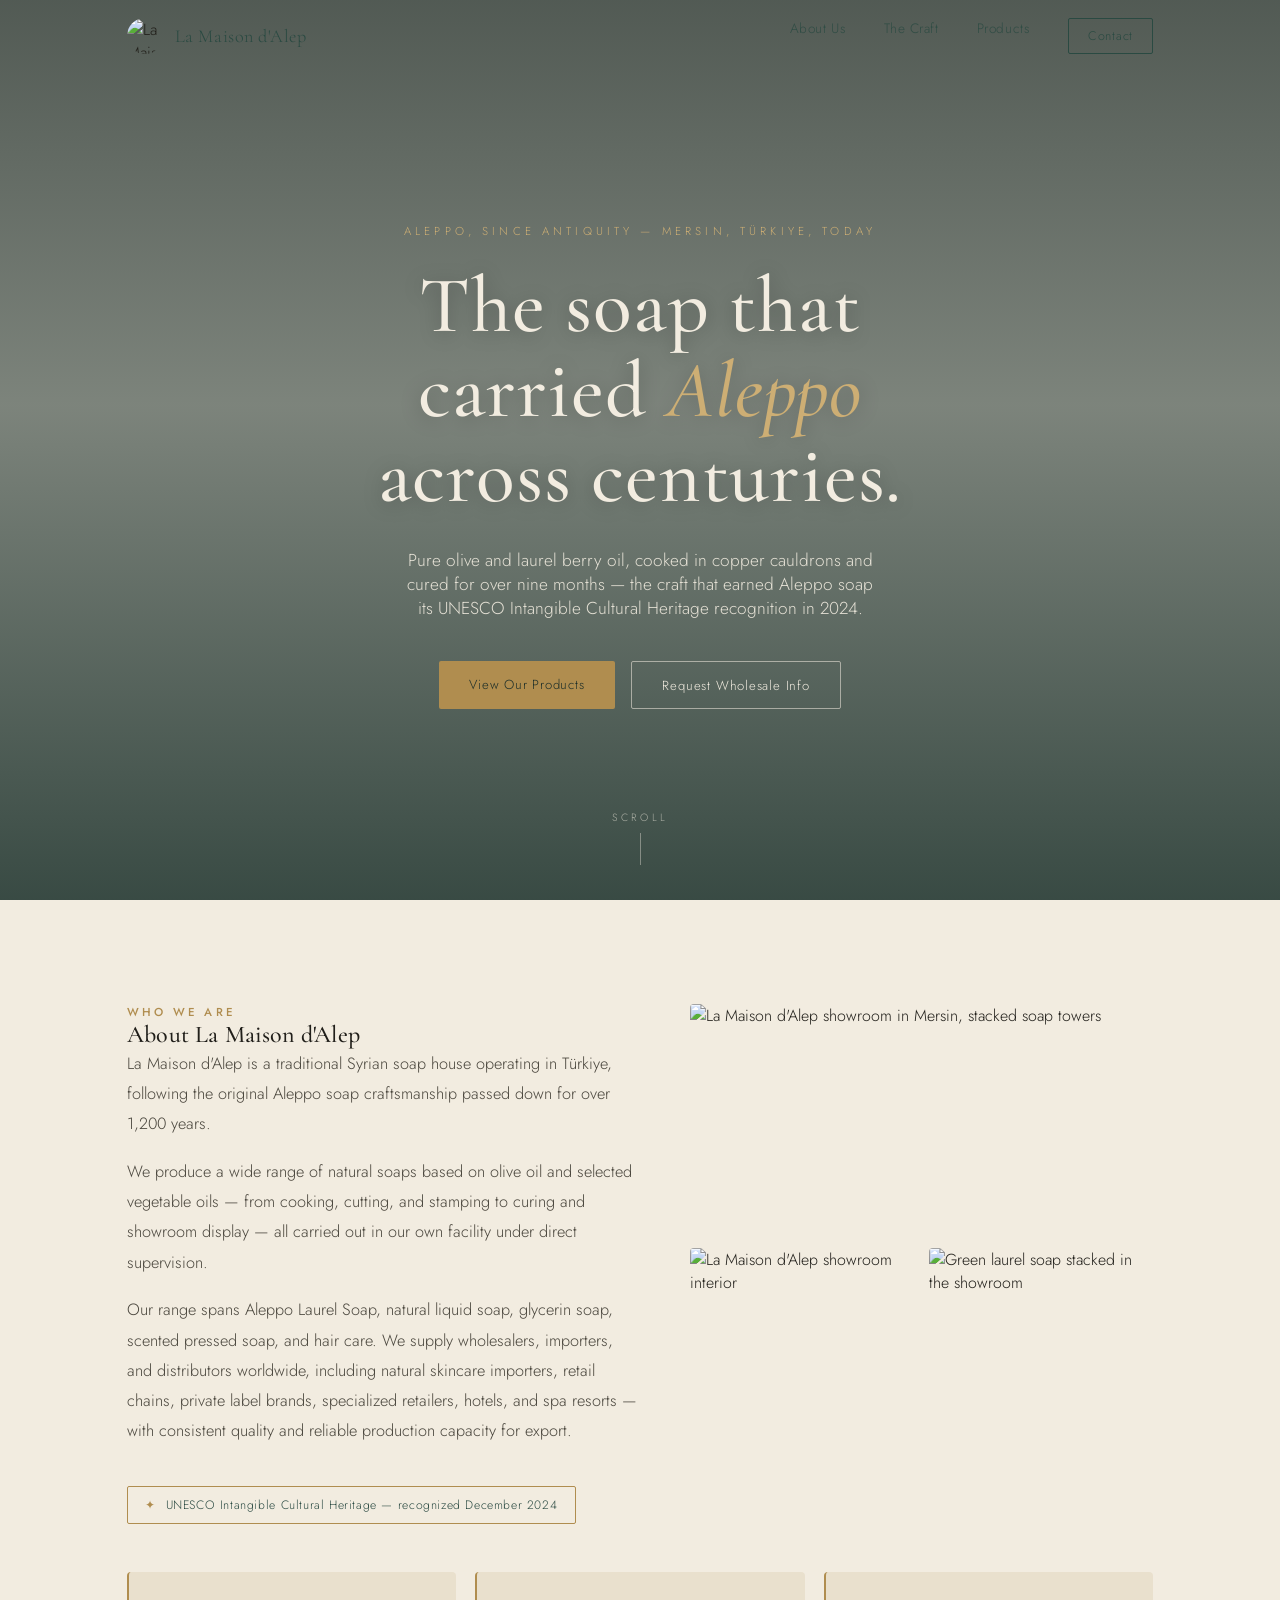
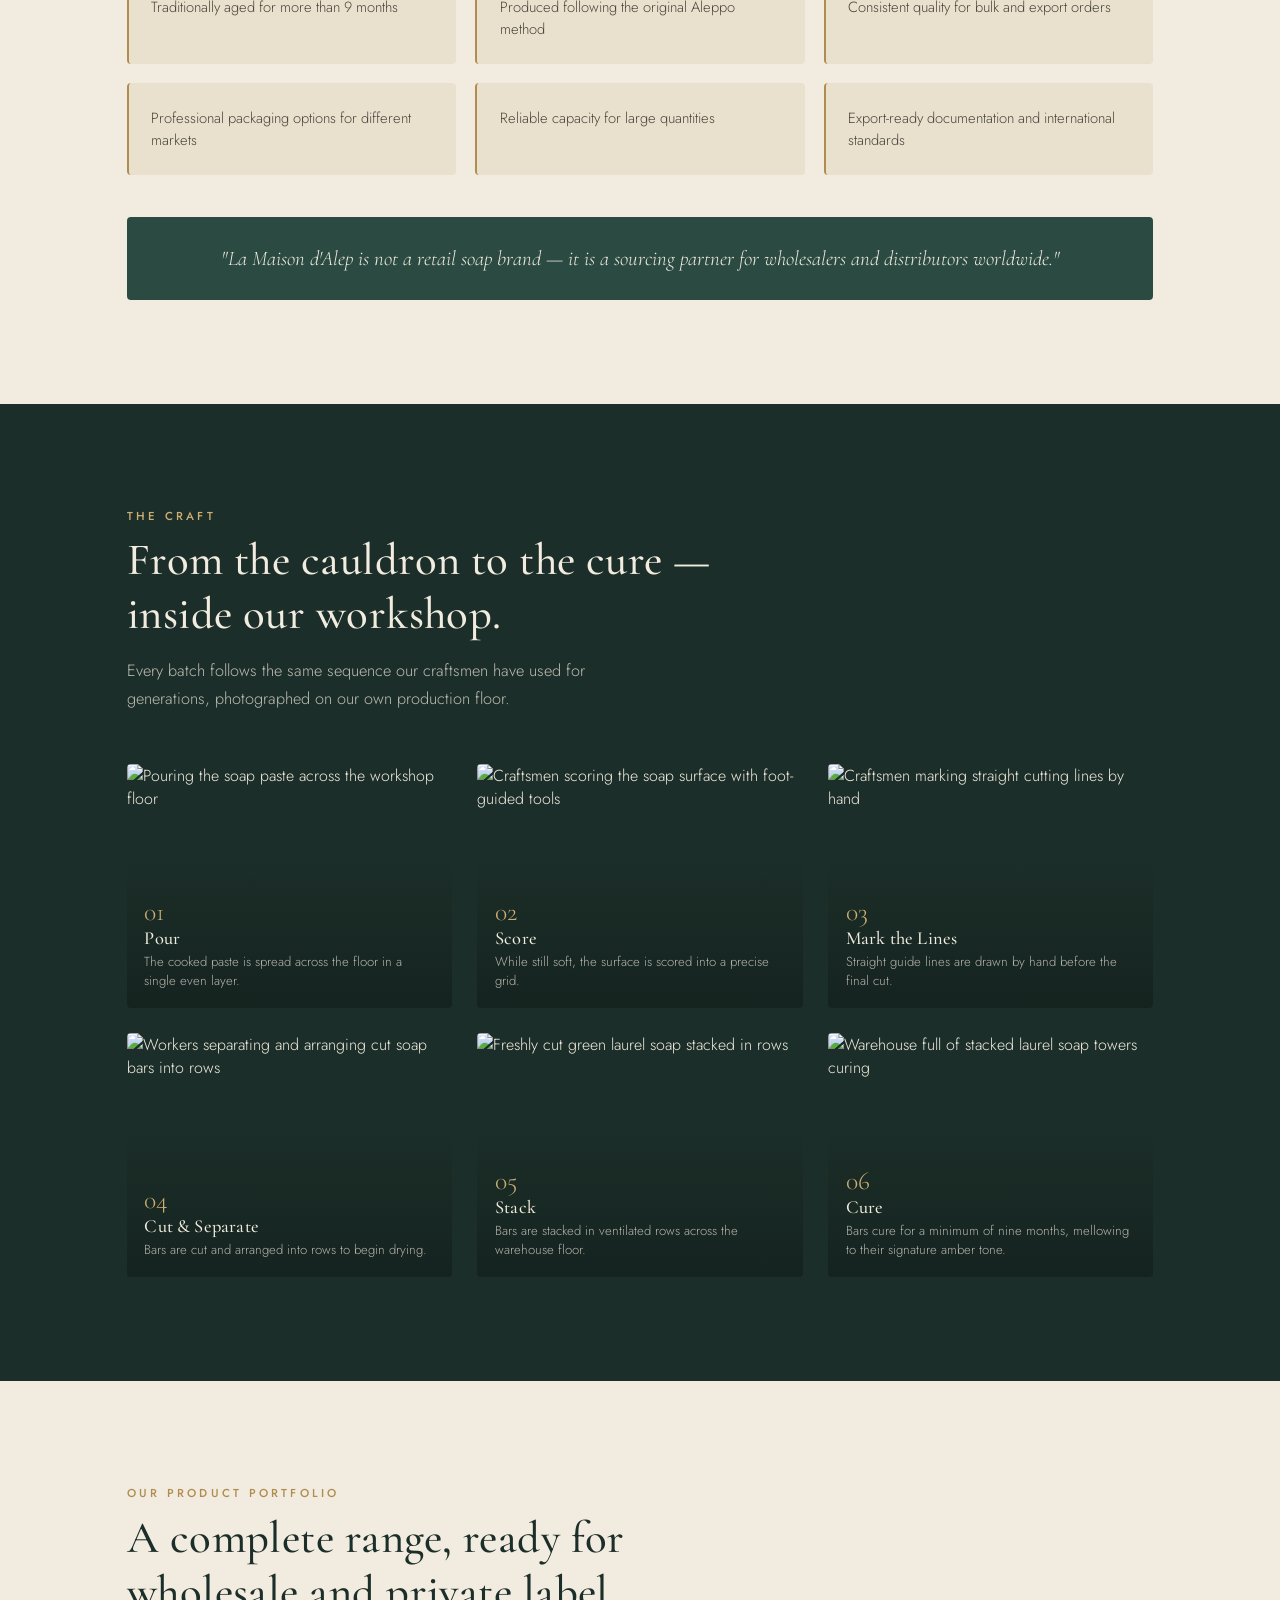
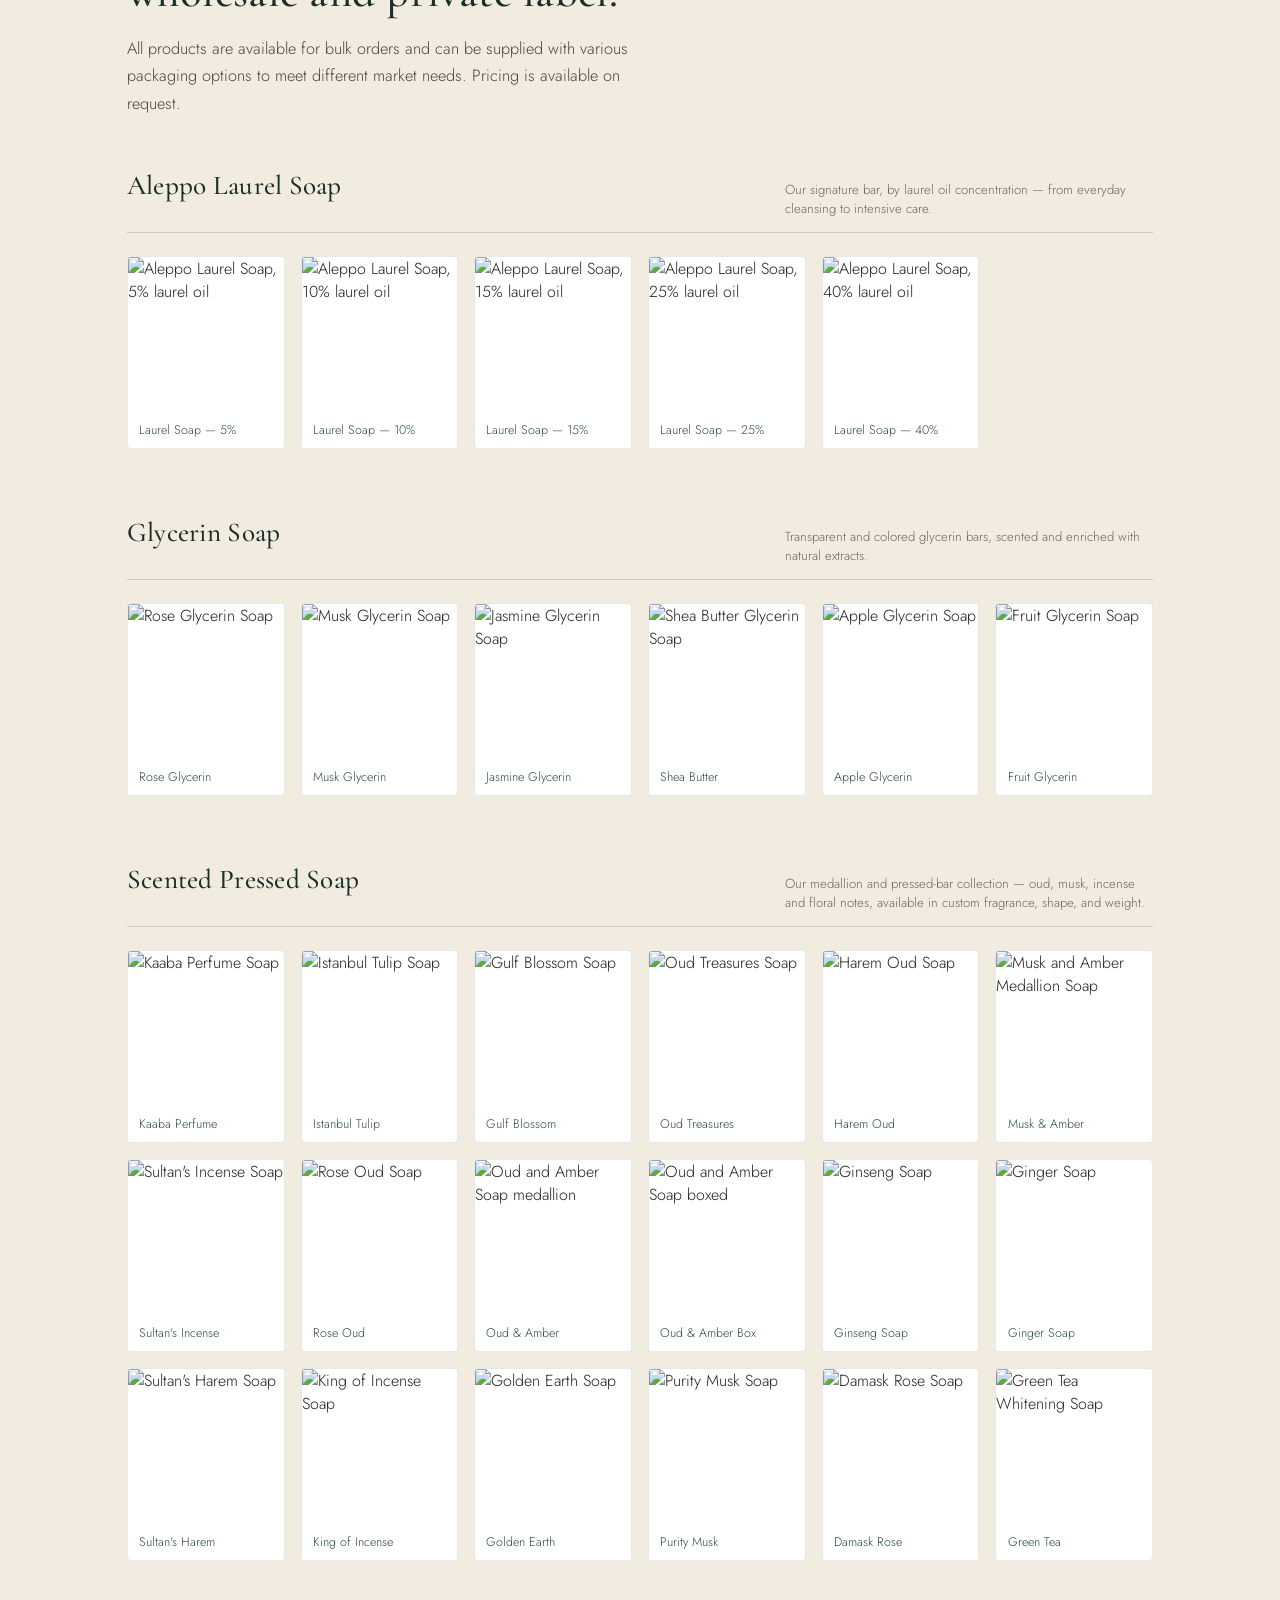
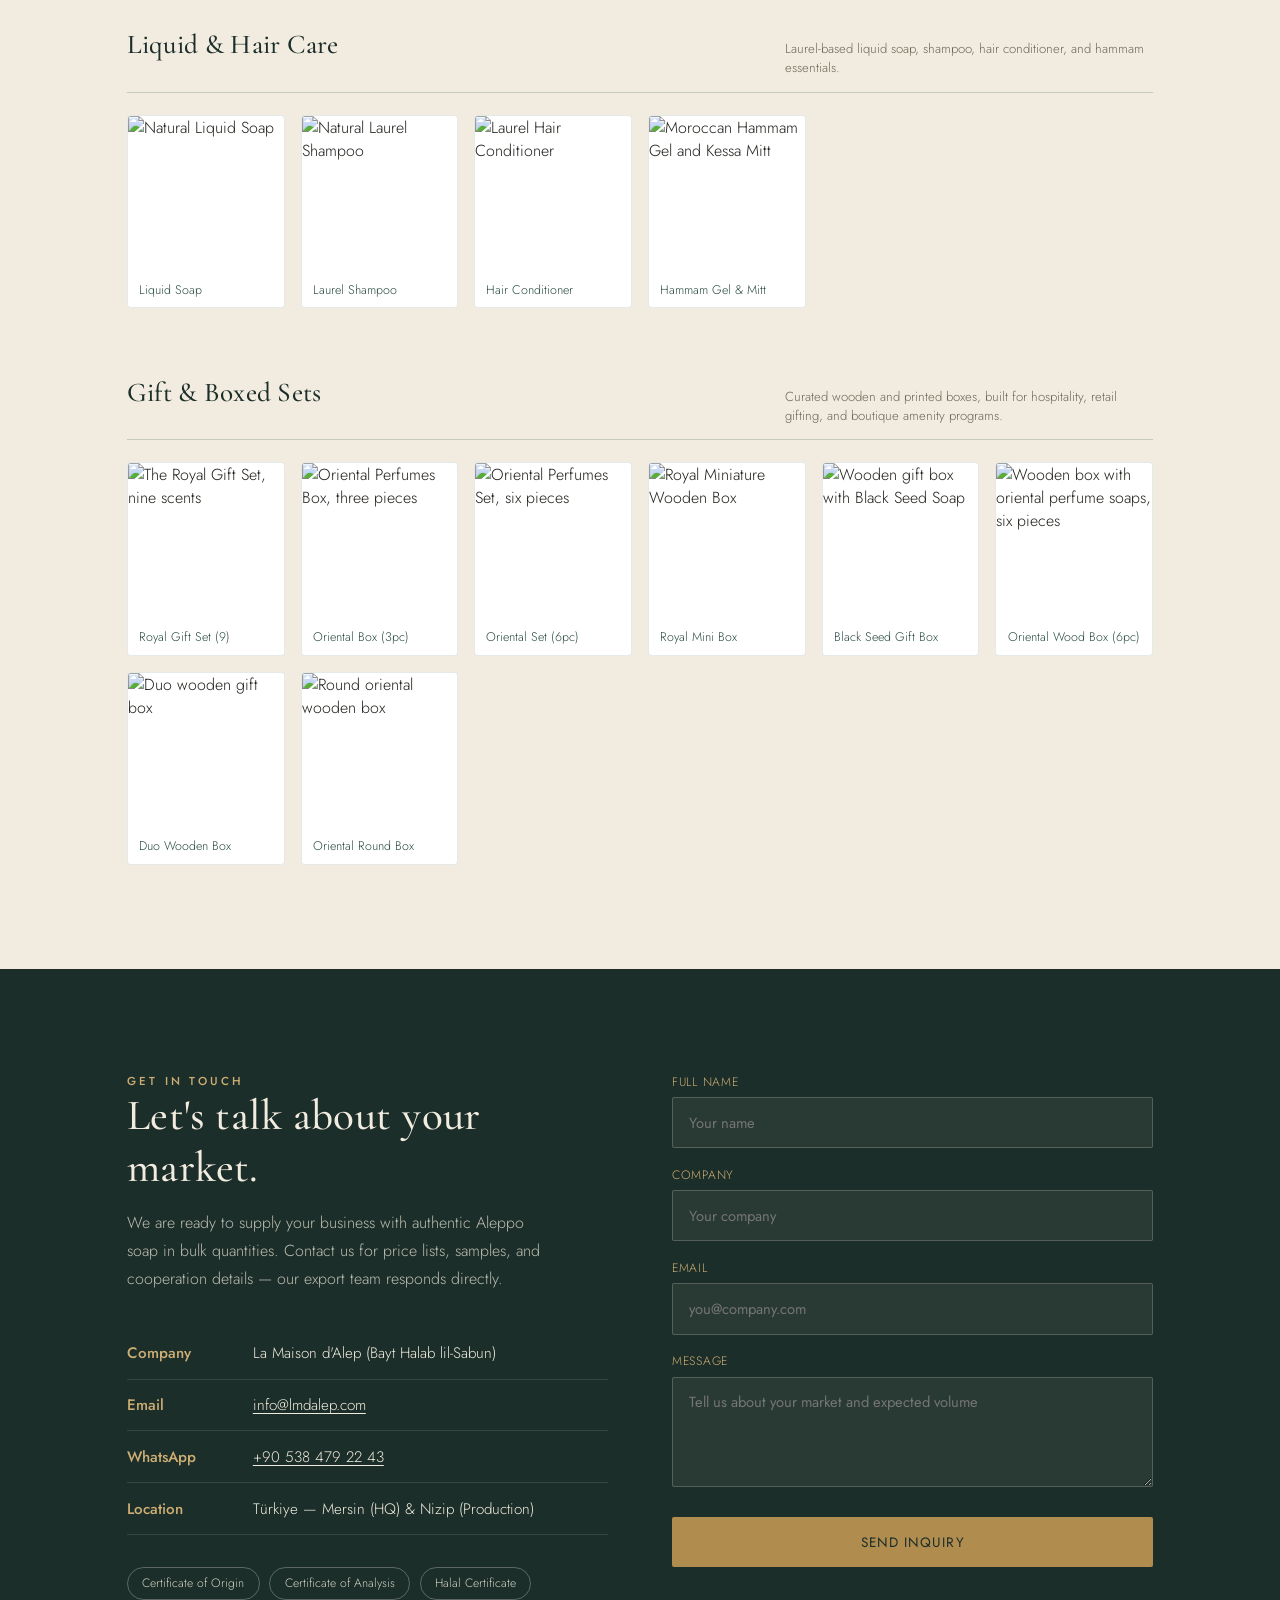
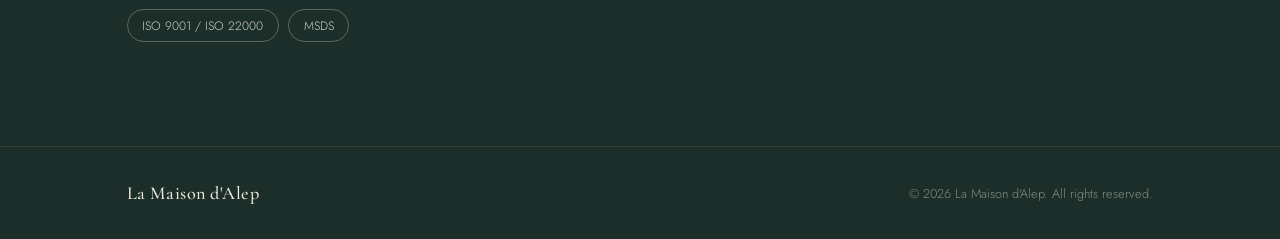
==== index.html @ 80260c96 "Add files via upload" ====
<!DOCTYPE html>
<html lang="en">
<head>
<meta charset="UTF-8">
<meta name="viewport" content="width=device-width, initial-scale=1.0">
<title>La Maison d'Alep — Traditional Aleppo Soap, Made in Türkiye</title>
<meta name="description" content="La Maison d'Alep — traditional Aleppo soap house in Mersin, Türkiye. Laurel &amp; olive oil soap, glycerin soap, scented pressed soap and liquid care, wholesale and export.">
<link rel="preconnect" href="https://fonts.googleapis.com">
<link rel="preconnect" href="https://fonts.gstatic.com" crossorigin>
<link href="https://fonts.googleapis.com/css2?family=Cormorant+Garamond:ital,wght@0,400;0,500;0,600;1,400&family=Jost:wght@300;400;500;600&display=swap" rel="stylesheet">
<style>
  :root{
    --sage-deep:   #3f6b60;
    --sage-dark:   #2a4a42;
    --sage-ink:    #1c2e29;
    --parchment:   #f2ece0;
    --parchment-2: #e9e0cd;
    --gold:        #b08d4f;
    --gold-soft:   #cdae74;
    --charcoal:    #211f1a;
  }
  *{margin:0;padding:0;box-sizing:border-box;}
  html{scroll-behavior:smooth;}
  body{background:var(--parchment);color:var(--charcoal);font-family:'Jost',sans-serif;font-weight:300;overflow-x:hidden;}
  h1,h2,h3,.serif{font-family:'Cormorant Garamond',serif;font-weight:500;letter-spacing:.01em;}
  .eyebrow{font-family:'Jost',sans-serif;text-transform:uppercase;letter-spacing:.28em;font-size:.72rem;font-weight:500;color:var(--gold);}
  a{color:inherit;text-decoration:none;}
  img{max-width:100%;display:block;}
  .wrap{max-width:1180px;margin:0 auto;padding:0 6vw;}

  /* NAV */
  header{position:fixed;top:0;left:0;right:0;z-index:100;background:rgba(242,236,224,0);transition:background .4s ease, box-shadow .4s ease, backdrop-filter .4s ease;}
  header.scrolled{background:rgba(242,236,224,.94);backdrop-filter:blur(8px);box-shadow:0 1px 0 rgba(44,74,66,.12);}
  nav{display:flex;align-items:center;justify-content:space-between;max-width:1180px;margin:0 auto;padding:18px 6vw;}
  .brand{display:flex;align-items:center;gap:12px;}
  .brand img{width:36px;height:36px;border-radius:50%;}
  .brand span{font-family:'Cormorant Garamond',serif;font-size:1.14rem;letter-spacing:.03em;color:var(--sage-dark);}
  .navlinks{display:flex;gap:2.4rem;font-size:.85rem;letter-spacing:.04em;}
  .navlinks a{position:relative;color:var(--sage-dark);opacity:.85;transition:opacity .25s;}
  .navlinks a:hover{opacity:1;}
  .navlinks a::after{content:'';position:absolute;left:0;bottom:-6px;width:0;height:1px;background:var(--gold);transition:width .25s ease;}
  .navlinks a:hover::after{width:100%;}
  .navcta{border:1px solid var(--sage-dark);color:var(--sage-dark)!important;padding:.5rem 1.2rem;font-size:.78rem;letter-spacing:.06em;border-radius:2px;opacity:1!important;}
  .navcta:hover{background:var(--sage-dark);color:var(--parchment)!important;}
  .menu-btn{display:none;background:none;border:none;font-size:1.4rem;color:var(--sage-dark);cursor:pointer;}

  /* HERO */
  .hero{
    min-height:100svh;position:relative;display:flex;flex-direction:column;align-items:center;justify-content:center;
    text-align:center;padding:8rem 6vw 6rem;overflow:hidden;color:var(--parchment);
    background:linear-gradient(180deg,rgba(20,34,30,.72),rgba(28,46,41,.55) 45%,rgba(31,52,46,.88) 100%), url('facility-showroom-1.jpg') center 30%/cover no-repeat;
  }
  .hero-eyebrow{font-size:.72rem;letter-spacing:.36em;text-transform:uppercase;color:var(--gold-soft);margin-bottom:1.6rem;opacity:0;animation:riseIn .9s .2s ease forwards;}
  .hero h1{font-size:clamp(2.5rem,6.6vw,5rem);line-height:1.06;max-width:17ch;opacity:0;animation:riseIn 1s .4s ease forwards;text-shadow:0 2px 20px rgba(0,0,0,.25);}
  .hero h1 em{font-style:italic;color:var(--gold-soft);}
  .hero p.lead{margin-top:1.8rem;font-size:1.08rem;font-weight:300;max-width:48ch;color:rgba(242,236,224,.9);opacity:0;animation:riseIn 1s .6s ease forwards;}
  .hero-ctas{margin-top:2.6rem;display:flex;gap:1rem;flex-wrap:wrap;justify-content:center;opacity:0;animation:riseIn 1s .8s ease forwards;}
  .btn{padding:.85rem 1.9rem;font-size:.82rem;letter-spacing:.06em;border-radius:2px;transition:all .25s ease;display:inline-block;}
  .btn-gold{background:var(--gold);color:var(--sage-ink);}
  .btn-gold:hover{background:var(--gold-soft);}
  .btn-outline{border:1px solid rgba(242,236,224,.55);color:var(--parchment);}
  .btn-outline:hover{border-color:var(--parchment);background:rgba(242,236,224,.1);}
  @keyframes riseIn{from{opacity:0;transform:translateY(16px);}to{opacity:1;transform:translateY(0);}}
  .scroll-cue{position:absolute;bottom:2.2rem;left:50%;transform:translateX(-50%);font-size:.66rem;letter-spacing:.3em;text-transform:uppercase;color:rgba(242,236,224,.6);display:flex;flex-direction:column;align-items:center;gap:.5rem;}
  .scroll-cue::after{content:'';width:1px;height:32px;background:rgba(242,236,224,.4);animation:pulse 2s infinite;}
  @keyframes pulse{0%,100%{opacity:.3;}50%{opacity:1;}}

  section{padding:6.5rem 0;}
  .section-head{max-width:680px;margin-bottom:3.2rem;}
  .section-head h2{font-size:clamp(1.9rem,4vw,2.8rem);margin-top:.6rem;color:var(--sage-ink);}
  .section-head p{margin-top:1rem;color:#4a463d;font-size:1.02rem;line-height:1.7;max-width:58ch;}

  /* ABOUT */
  .about{background:var(--parchment);}
  .about-grid{display:grid;grid-template-columns:1.05fr .95fr;gap:3.2rem;align-items:start;}
  .about-copy p{color:#4a463d;line-height:1.85;font-size:1.02rem;margin-bottom:1.1rem;}
  .about-photos{display:grid;grid-template-columns:1fr 1fr;gap:.9rem;}
  .about-photos img{border-radius:4px;object-fit:cover;width:100%;height:150px;}
  .about-photos img:first-child{grid-column:1/3;height:230px;}
  .unesco-tag{margin-top:1.4rem;display:inline-flex;align-items:center;gap:.6rem;border:1px solid var(--gold);padding:.55rem 1.1rem;font-size:.76rem;letter-spacing:.05em;color:var(--sage-dark);border-radius:2px;}
  .unesco-tag::before{content:'✦';color:var(--gold);}

  .why-grid{margin-top:3rem;display:grid;grid-template-columns:repeat(3,1fr);gap:1.2rem;}
  .why-card{background:var(--parchment-2);border-radius:4px;padding:1.5rem 1.4rem;border-left:2px solid var(--gold);}
  .why-card p{font-size:.92rem;color:#4a463d;line-height:1.5;}
  .not-retail{margin-top:2.6rem;padding:1.8rem 2rem;background:var(--sage-dark);color:var(--parchment);border-radius:4px;text-align:center;}
  .not-retail p{font-family:'Cormorant Garamond',serif;font-size:1.3rem;font-style:italic;}

  /* PROCESS */
  .process{background:var(--sage-ink);color:var(--parchment);}
  .process .section-head p{color:rgba(242,236,224,.75);}
  .process .eyebrow{color:var(--gold-soft);}
  .process .section-head h2{color:var(--parchment);}
  .process-grid{display:grid;grid-template-columns:repeat(3,1fr);gap:1.6rem;}
  .process-card{position:relative;border-radius:4px;overflow:hidden;aspect-ratio:4/3;}
  .process-card img{width:100%;height:100%;object-fit:cover;transition:transform .5s ease;}
  .process-card:hover img{transform:scale(1.06);}
  .process-card .pc-overlay{position:absolute;inset:0;background:linear-gradient(180deg,transparent 40%,rgba(20,34,30,.9));display:flex;flex-direction:column;justify-content:flex-end;padding:1.1rem;}
  .process-card .pc-num{font-family:'Cormorant Garamond',serif;color:var(--gold-soft);font-size:1.6rem;}
  .process-card h3{font-size:1.15rem;color:var(--parchment);}
  .process-card p{font-size:.82rem;color:rgba(242,236,224,.72);margin-top:.2rem;}

  /* PRODUCTS */
  .products{background:var(--parchment);}
  .cat-block{margin-bottom:4.2rem;}
  .cat-block:last-child{margin-bottom:0;}
  .cat-head{display:flex;align-items:baseline;justify-content:space-between;flex-wrap:wrap;gap:.6rem;margin-bottom:1.4rem;border-bottom:1px solid rgba(63,107,96,.25);padding-bottom:.9rem;}
  .cat-head h3{font-size:1.7rem;color:var(--sage-ink);}
  .cat-head span{font-size:.82rem;color:#6b6656;max-width:46ch;}
  .cat-grid{display:grid;grid-template-columns:repeat(auto-fill,minmax(150px,1fr));gap:1rem;}
  .prod-item{background:#fff;border-radius:4px;overflow:hidden;border:1px solid rgba(63,107,96,.14);transition:transform .3s ease, box-shadow .3s ease;}
  .prod-item:hover{transform:translateY(-4px);box-shadow:0 14px 28px -14px rgba(42,74,66,.28);}
  .prod-item img{width:100%;aspect-ratio:1/1;object-fit:cover;}
  .prod-item span{display:block;padding:.6rem .7rem;font-size:.78rem;color:var(--sage-dark);line-height:1.3;}

  /* CONTACT */
  .contact{background:var(--sage-ink);color:var(--parchment);}
  .contact-grid{display:grid;grid-template-columns:1fr 1fr;gap:4rem;}
  .contact h2{color:var(--parchment);font-size:clamp(2rem,4vw,2.7rem);}
  .contact .eyebrow{color:var(--gold-soft);}
  .contact p.lead{color:rgba(242,236,224,.75);margin-top:1rem;line-height:1.75;max-width:48ch;}
  .contact-list{margin-top:2.2rem;}
  .contact-list li{list-style:none;padding:.9rem 0;border-bottom:1px solid rgba(242,236,224,.12);display:flex;gap:1rem;font-size:.95rem;flex-wrap:wrap;}
  .contact-list li b{color:var(--gold-soft);min-width:110px;font-weight:500;}
  .contact-list li a{text-decoration:underline;text-underline-offset:3px;}
  .contact-docs{margin-top:2rem;display:flex;flex-wrap:wrap;gap:.6rem;}
  .doc-chip{border:1px solid rgba(242,236,224,.3);padding:.4rem .9rem;border-radius:20px;font-size:.76rem;color:rgba(242,236,224,.85);}
  form{display:flex;flex-direction:column;gap:1.1rem;}
  form label{font-size:.76rem;letter-spacing:.06em;text-transform:uppercase;color:var(--gold-soft);margin-bottom:.4rem;display:block;}
  form input, form textarea{width:100%;background:rgba(242,236,224,.06);border:1px solid rgba(242,236,224,.22);color:var(--parchment);padding:.85rem 1rem;font-family:'Jost';font-size:.92rem;border-radius:2px;}
  form input:focus, form textarea:focus{outline:none;border-color:var(--gold-soft);background:rgba(242,236,224,.1);}
  form textarea{resize:vertical;min-height:110px;}
  form button{margin-top:.4rem;background:var(--gold);color:var(--sage-ink);border:none;padding:.95rem;font-family:'Jost';font-size:.85rem;letter-spacing:.08em;text-transform:uppercase;border-radius:2px;cursor:pointer;transition:background .25s ease;}
  form button:hover{background:var(--gold-soft);}

  footer{background:var(--sage-ink);border-top:1px solid rgba(242,236,224,.1);padding:2.2rem 0;}
  footer .wrap{display:flex;justify-content:space-between;align-items:center;flex-wrap:wrap;gap:1rem;}
  footer p{color:rgba(242,236,224,.5);font-size:.8rem;}
  footer .brand span{color:var(--parchment);}

  :focus-visible{outline:2px solid var(--gold);outline-offset:2px;}

  @media (max-width:860px){
    .navlinks{display:none;}
    .menu-btn{display:block;}
    .about-grid, .contact-grid{grid-template-columns:1fr;}
    .why-grid, .process-grid{grid-template-columns:1fr 1fr;}
    section{padding:4.2rem 0;}
  }
  @media (max-width:520px){
    .why-grid, .process-grid{grid-template-columns:1fr;}
    .cat-grid{grid-template-columns:repeat(auto-fill,minmax(120px,1fr));}
  }
  @media (prefers-reduced-motion: reduce){*{animation-duration:.001ms !important; transition-duration:.001ms !important;}}
</style>
</head>
<body>

<header id="header">
  <nav>
    <a href="#top" class="brand">
      <img src="logo.jpg" alt="La Maison d'Alep crest">
      <span>La Maison d'Alep</span>
    </a>
    <div class="navlinks">
      <a href="#about">About Us</a>
      <a href="#craft">The Craft</a>
      <a href="#products">Products</a>
      <a href="#contact" class="navcta">Contact</a>
    </div>
    <button class="menu-btn" aria-label="Menu">☰</button>
  </nav>
</header>

<section class="hero" id="top">
  <div class="hero-eyebrow">Aleppo, since antiquity — Mersin, Türkiye, today</div>
  <h1>The soap that carried <em>Aleppo</em> across centuries.</h1>
  <p class="lead">Pure olive and laurel berry oil, cooked in copper cauldrons and cured for over nine months — the craft that earned Aleppo soap its UNESCO Intangible Cultural Heritage recognition in 2024.</p>
  <div class="hero-ctas">
    <a href="#products" class="btn btn-gold">View Our Products</a>
    <a href="#contact" class="btn btn-outline">Request Wholesale Info</a>
  </div>
  <div class="scroll-cue">Scroll</div>
</section>

<section class="about" id="about">
  <div class="wrap">
    <div class="about-grid">
      <div class="about-copy">
        <div class="eyebrow">Who We Are</div>
        <h2>About La Maison d'Alep</h2>
        <p>La Maison d'Alep is a traditional Syrian soap house operating in Türkiye, following the original Aleppo soap craftsmanship passed down for over 1,200 years.</p>
        <p>We produce a wide range of natural soaps based on olive oil and selected vegetable oils — from cooking, cutting, and stamping to curing and showroom display — all carried out in our own facility under direct supervision.</p>
        <p>Our range spans Aleppo Laurel Soap, natural liquid soap, glycerin soap, scented pressed soap, and hair care. We supply wholesalers, importers, and distributors worldwide, including natural skincare importers, retail chains, private label brands, specialized retailers, hotels, and spa resorts — with consistent quality and reliable production capacity for export.</p>
        <div class="unesco-tag">UNESCO Intangible Cultural Heritage — recognized December 2024</div>
      </div>
      <div class="about-photos">
        <img src="facility-showroom-1.jpg" alt="La Maison d'Alep showroom in Mersin, stacked soap towers">
        <img src="facility-showroom-3.jpg" alt="La Maison d'Alep showroom interior">
        <img src="facility-stacks.jpg" alt="Green laurel soap stacked in the showroom">
      </div>
    </div>

    <div class="why-grid">
      <div class="why-card"><p>Traditionally aged for more than 9 months</p></div>
      <div class="why-card"><p>Produced following the original Aleppo method</p></div>
      <div class="why-card"><p>Consistent quality for bulk and export orders</p></div>
      <div class="why-card"><p>Professional packaging options for different markets</p></div>
      <div class="why-card"><p>Reliable capacity for large quantities</p></div>
      <div class="why-card"><p>Export-ready documentation and international standards</p></div>
    </div>

    <div class="not-retail">
      <p>"La Maison d'Alep is not a retail soap brand — it is a sourcing partner for wholesalers and distributors worldwide."</p>
    </div>
  </div>
</section>

<section class="process" id="craft">
  <div class="wrap">
    <div class="section-head">
      <div class="eyebrow">The Craft</div>
      <h2>From the cauldron to the cure — inside our workshop.</h2>
      <p>Every batch follows the same sequence our craftsmen have used for generations, photographed on our own production floor.</p>
    </div>
    <div class="process-grid">
      <div class="process-card">
        <img src="process-1-pour.jpg" alt="Pouring the soap paste across the workshop floor">
        <div class="pc-overlay"><div class="pc-num">01</div><h3>Pour</h3><p>The cooked paste is spread across the floor in a single even layer.</p></div>
      </div>
      <div class="process-card">
        <img src="process-2-score.jpg" alt="Craftsmen scoring the soap surface with foot-guided tools">
        <div class="pc-overlay"><div class="pc-num">02</div><h3>Score</h3><p>While still soft, the surface is scored into a precise grid.</p></div>
      </div>
      <div class="process-card">
        <img src="process-3-mark.jpg" alt="Craftsmen marking straight cutting lines by hand">
        <div class="pc-overlay"><div class="pc-num">03</div><h3>Mark the Lines</h3><p>Straight guide lines are drawn by hand before the final cut.</p></div>
      </div>
      <div class="process-card">
        <img src="process-4-separate.jpg" alt="Workers separating and arranging cut soap bars into rows">
        <div class="pc-overlay"><div class="pc-num">04</div><h3>Cut &amp; Separate</h3><p>Bars are cut and arranged into rows to begin drying.</p></div>
      </div>
      <div class="process-card">
        <img src="process-5-stack.jpg" alt="Freshly cut green laurel soap stacked in rows">
        <div class="pc-overlay"><div class="pc-num">05</div><h3>Stack</h3><p>Bars are stacked in ventilated rows across the warehouse floor.</p></div>
      </div>
      <div class="process-card">
        <img src="process-6-cure.jpg" alt="Warehouse full of stacked laurel soap towers curing">
        <div class="pc-overlay"><div class="pc-num">06</div><h3>Cure</h3><p>Bars cure for a minimum of nine months, mellowing to their signature amber tone.</p></div>
      </div>
    </div>
  </div>
</section>

<section class="products" id="products">
  <div class="wrap">
    <div class="section-head">
      <div class="eyebrow" style="color:var(--gold);">Our Product Portfolio</div>
      <h2>A complete range, ready for wholesale and private label.</h2>
      <p>All products are available for bulk orders and can be supplied with various packaging options to meet different market needs. Pricing is available on request.</p>
    </div>

    <div class="cat-block">
      <div class="cat-head">
        <h3>Aleppo Laurel Soap</h3>
        <span>Our signature bar, by laurel oil concentration — from everyday cleansing to intensive care.</span>
      </div>
      <div class="cat-grid">
        <div class="prod-item"><img src="laurel-5.jpg" alt="Aleppo Laurel Soap, 5% laurel oil"><span>Laurel Soap — 5%</span></div>
        <div class="prod-item"><img src="laurel-10.jpg" alt="Aleppo Laurel Soap, 10% laurel oil"><span>Laurel Soap — 10%</span></div>
        <div class="prod-item"><img src="laurel-15.jpg" alt="Aleppo Laurel Soap, 15% laurel oil"><span>Laurel Soap — 15%</span></div>
        <div class="prod-item"><img src="laurel-25.jpg" alt="Aleppo Laurel Soap, 25% laurel oil"><span>Laurel Soap — 25%</span></div>
        <div class="prod-item"><img src="laurel-40.jpg" alt="Aleppo Laurel Soap, 40% laurel oil"><span>Laurel Soap — 40%</span></div>
      </div>
    </div>

    <div class="cat-block">
      <div class="cat-head">
        <h3>Glycerin Soap</h3>
        <span>Transparent and colored glycerin bars, scented and enriched with natural extracts.</span>
      </div>
      <div class="cat-grid">
        <div class="prod-item"><img src="glycerin-rose.jpg" alt="Rose Glycerin Soap"><span>Rose Glycerin</span></div>
        <div class="prod-item"><img src="glycerin-musk.jpg" alt="Musk Glycerin Soap"><span>Musk Glycerin</span></div>
        <div class="prod-item"><img src="glycerin-jasmine.jpg" alt="Jasmine Glycerin Soap"><span>Jasmine Glycerin</span></div>
        <div class="prod-item"><img src="glycerin-sheabutter.jpg" alt="Shea Butter Glycerin Soap"><span>Shea Butter</span></div>
        <div class="prod-item"><img src="glycerin-apple.jpg" alt="Apple Glycerin Soap"><span>Apple Glycerin</span></div>
        <div class="prod-item"><img src="glycerin-fruit.jpg" alt="Fruit Glycerin Soap"><span>Fruit Glycerin</span></div>
      </div>
    </div>

    <div class="cat-block">
      <div class="cat-head">
        <h3>Scented Pressed Soap</h3>
        <span>Our medallion and pressed-bar collection — oud, musk, incense and floral notes, available in custom fragrance, shape, and weight.</span>
      </div>
      <div class="cat-grid">
        <div class="prod-item"><img src="scented-kaaba.jpg" alt="Kaaba Perfume Soap"><span>Kaaba Perfume</span></div>
        <div class="prod-item"><img src="scented-istanbul.jpg" alt="Istanbul Tulip Soap"><span>Istanbul Tulip</span></div>
        <div class="prod-item"><img src="scented-gulfblossom.jpg" alt="Gulf Blossom Soap"><span>Gulf Blossom</span></div>
        <div class="prod-item"><img src="scented-oudtreasures.jpg" alt="Oud Treasures Soap"><span>Oud Treasures</span></div>
        <div class="prod-item"><img src="scented-haremoud.jpg" alt="Harem Oud Soap"><span>Harem Oud</span></div>
        <div class="prod-item"><img src="scented-muskamber1.jpg" alt="Musk and Amber Medallion Soap"><span>Musk &amp; Amber</span></div>
        <div class="prod-item"><img src="scented-sultanincense.jpg" alt="Sultan's Incense Soap"><span>Sultan's Incense</span></div>
        <div class="prod-item"><img src="scented-roseoud.jpg" alt="Rose Oud Soap"><span>Rose Oud</span></div>
        <div class="prod-item"><img src="scented-oudamber2.jpg" alt="Oud and Amber Soap medallion"><span>Oud &amp; Amber</span></div>
        <div class="prod-item"><img src="scented-oudamber3.jpg" alt="Oud and Amber Soap boxed"><span>Oud &amp; Amber Box</span></div>
        <div class="prod-item"><img src="scented-ginseng.jpg" alt="Ginseng Soap"><span>Ginseng Soap</span></div>
        <div class="prod-item"><img src="scented-ginger.jpg" alt="Ginger Soap"><span>Ginger Soap</span></div>
        <div class="prod-item"><img src="scented-sultanharem.jpg" alt="Sultan's Harem Soap"><span>Sultan's Harem</span></div>
        <div class="prod-item"><img src="scented-kingincense.jpg" alt="King of Incense Soap"><span>King of Incense</span></div>
        <div class="prod-item"><img src="scented-goldenearth.jpg" alt="Golden Earth Soap"><span>Golden Earth</span></div>
        <div class="prod-item"><img src="scented-puritymusk.jpg" alt="Purity Musk Soap"><span>Purity Musk</span></div>
        <div class="prod-item"><img src="scented-damaskrose.jpg" alt="Damask Rose Soap"><span>Damask Rose</span></div>
        <div class="prod-item"><img src="scented-greentea.jpg" alt="Green Tea Whitening Soap"><span>Green Tea</span></div>
      </div>
    </div>

    <div class="cat-block">
      <div class="cat-head">
        <h3>Liquid &amp; Hair Care</h3>
        <span>Laurel-based liquid soap, shampoo, hair conditioner, and hammam essentials.</span>
      </div>
      <div class="cat-grid">
        <div class="prod-item"><img src="liquid-soap.jpg" alt="Natural Liquid Soap"><span>Liquid Soap</span></div>
        <div class="prod-item"><img src="liquid-shampoo.jpg" alt="Natural Laurel Shampoo"><span>Laurel Shampoo</span></div>
        <div class="prod-item"><img src="liquid-hairconditioner.jpg" alt="Laurel Hair Conditioner"><span>Hair Conditioner</span></div>
        <div class="prod-item"><img src="liquid-hammamgel.jpg" alt="Moroccan Hammam Gel and Kessa Mitt"><span>Hammam Gel &amp; Mitt</span></div>
      </div>
    </div>

    <div class="cat-block">
      <div class="cat-head">
        <h3>Gift &amp; Boxed Sets</h3>
        <span>Curated wooden and printed boxes, built for hospitality, retail gifting, and boutique amenity programs.</span>
      </div>
      <div class="cat-grid">
        <div class="prod-item"><img src="gift-royalset9.jpg" alt="The Royal Gift Set, nine scents"><span>Royal Gift Set (9)</span></div>
        <div class="prod-item"><img src="gift-orientalbox3.jpg" alt="Oriental Perfumes Box, three pieces"><span>Oriental Box (3pc)</span></div>
        <div class="prod-item"><img src="gift-orientalset6.jpg" alt="Oriental Perfumes Set, six pieces"><span>Oriental Set (6pc)</span></div>
        <div class="prod-item"><img src="gift-royalminibox.jpg" alt="Royal Miniature Wooden Box"><span>Royal Mini Box</span></div>
        <div class="prod-item"><img src="gift-blackseedbox.jpg" alt="Wooden gift box with Black Seed Soap"><span>Black Seed Gift Box</span></div>
        <div class="prod-item"><img src="gift-orientalwoodbox6.jpg" alt="Wooden box with oriental perfume soaps, six pieces"><span>Oriental Wood Box (6pc)</span></div>
        <div class="prod-item"><img src="gift-duobox.jpg" alt="Duo wooden gift box"><span>Duo Wooden Box</span></div>
        <div class="prod-item"><img src="gift-orientalroundbox.jpg" alt="Round oriental wooden box"><span>Oriental Round Box</span></div>
      </div>
    </div>
  </div>
</section>

<section class="contact" id="contact">
  <div class="wrap contact-grid">
    <div>
      <div class="eyebrow">Get in Touch</div>
      <h2>Let's talk about your market.</h2>
      <p class="lead">We are ready to supply your business with authentic Aleppo soap in bulk quantities. Contact us for price lists, samples, and cooperation details — our export team responds directly.</p>
      <ul class="contact-list">
        <li><b>Company</b> La Maison d'Alep (Bayt Halab lil-Sabun)</li>
        <li><b>Email</b> <a href="mailto:info@lmdalep.com">info@lmdalep.com</a></li>
        <li><b>WhatsApp</b> <a href="https://wa.me/905384792243">+90 538 479 22 43</a></li>
        <li><b>Location</b> Türkiye — Mersin (HQ) &amp; Nizip (Production)</li>
      </ul>
      <div class="contact-docs">
        <span class="doc-chip">Certificate of Origin</span>
        <span class="doc-chip">Certificate of Analysis</span>
        <span class="doc-chip">Halal Certificate</span>
        <span class="doc-chip">ISO 9001 / ISO 22000</span>
        <span class="doc-chip">MSDS</span>
      </div>
    </div>
    <form onsubmit="event.preventDefault(); this.querySelector('button').textContent='Sent — we\'ll reply shortly';">
      <div>
        <label for="name">Full Name</label>
        <input id="name" type="text" required placeholder="Your name">
      </div>
      <div>
        <label for="company">Company</label>
        <input id="company" type="text" placeholder="Your company">
      </div>
      <div>
        <label for="email">Email</label>
        <input id="email" type="email" required placeholder="you@company.com">
      </div>
      <div>
        <label for="msg">Message</label>
        <textarea id="msg" placeholder="Tell us about your market and expected volume"></textarea>
      </div>
      <button type="submit">Send Inquiry</button>
    </form>
  </div>
</section>

<footer>
  <div class="wrap">
    <a href="#top" class="brand"><span class="serif">La Maison d'Alep</span></a>
    <p>© 2026 La Maison d'Alep. All rights reserved.</p>
  </div>
</footer>

<script>
  const header = document.getElementById('header');
  window.addEventListener('scroll', () => {
    header.classList.toggle('scrolled', window.scrollY > 40);
  });
</script>

</body>
</html>
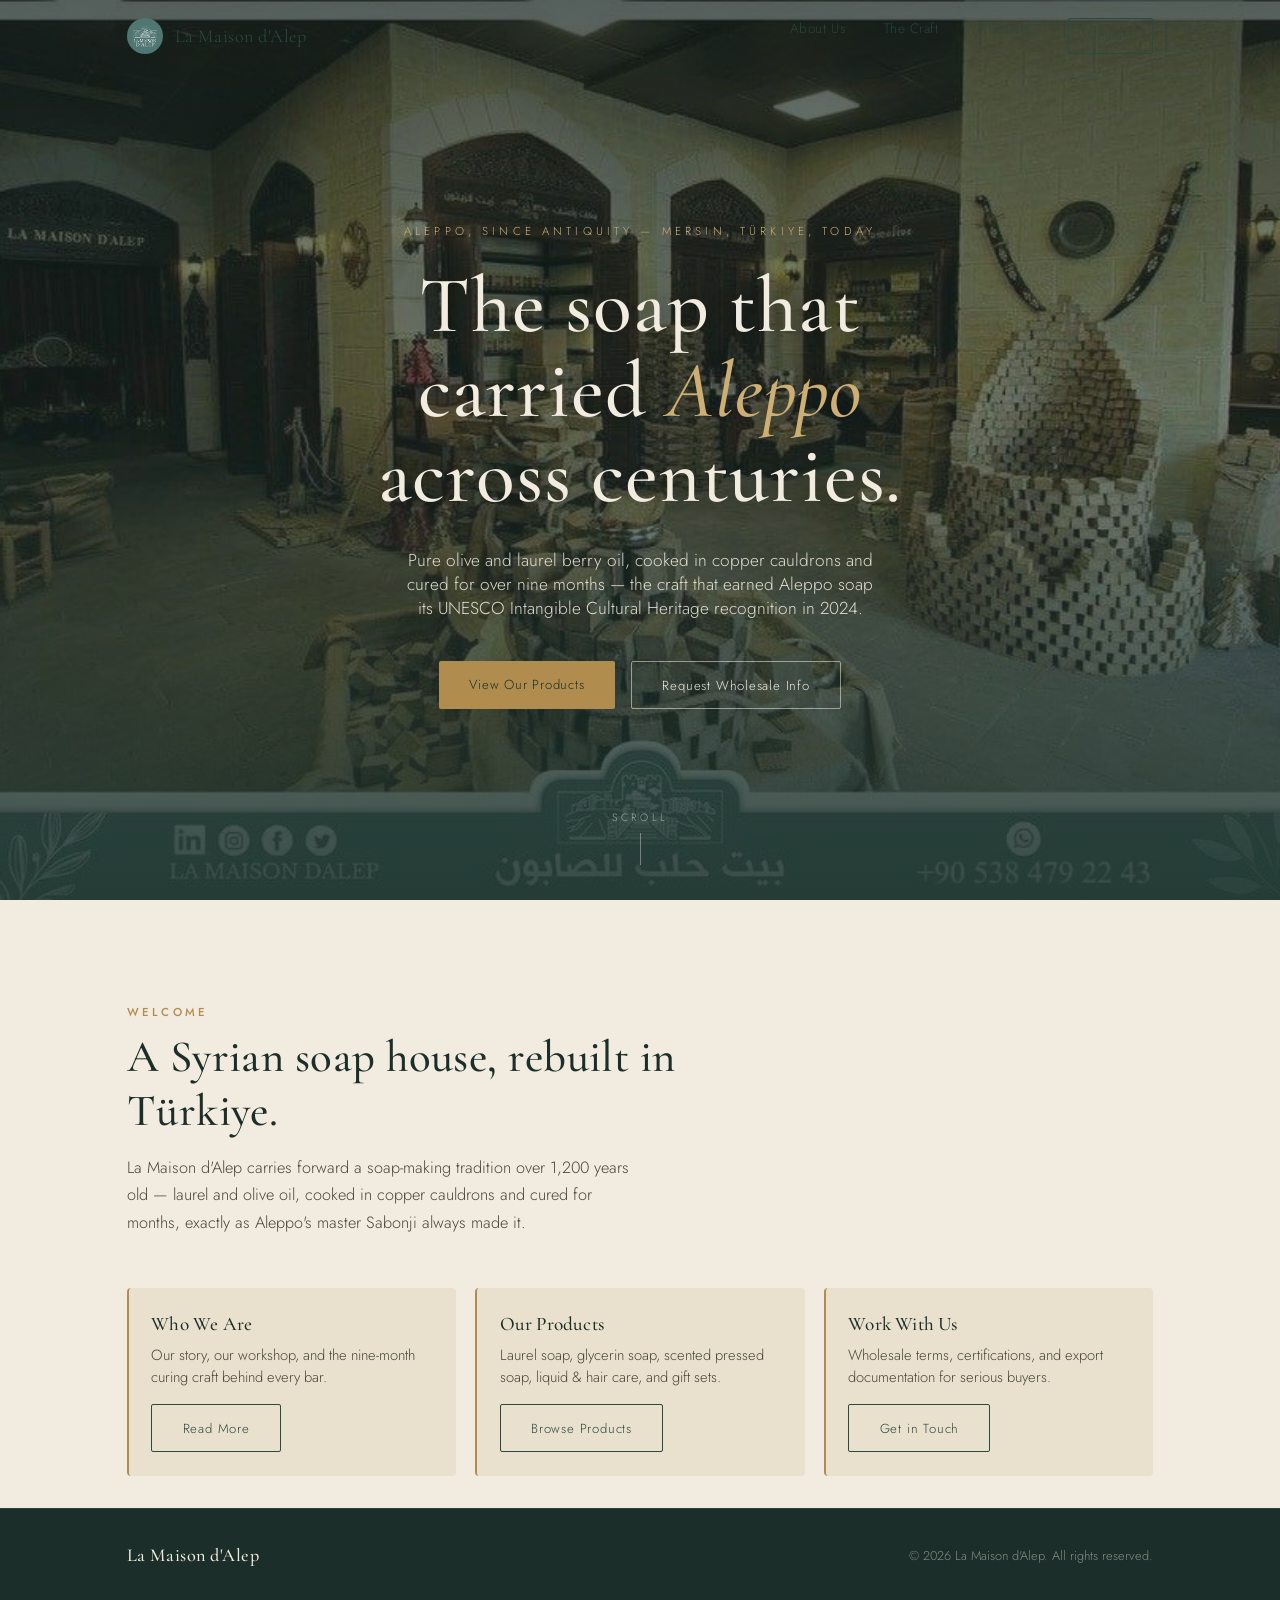
==== commit aaae40bd: "Add files via upload" ====
--- a/index.html
+++ b/index.html
@@ -4,405 +4,88 @@
 <meta charset="UTF-8">
 <meta name="viewport" content="width=device-width, initial-scale=1.0">
 <title>La Maison d'Alep — Traditional Aleppo Soap, Made in Türkiye</title>
-<meta name="description" content="La Maison d'Alep — traditional Aleppo soap house in Mersin, Türkiye. Laurel &amp; olive oil soap, glycerin soap, scented pressed soap and liquid care, wholesale and export.">
+<meta name="description" content="La Maison d'Alep — traditional Aleppo soap house in Mersin, Türkiye. Laurel & olive oil soap, glycerin soap, scented pressed soap and liquid care, wholesale and export.">
 <link rel="preconnect" href="https://fonts.googleapis.com">
 <link rel="preconnect" href="https://fonts.gstatic.com" crossorigin>
 <link href="https://fonts.googleapis.com/css2?family=Cormorant+Garamond:ital,wght@0,400;0,500;0,600;1,400&family=Jost:wght@300;400;500;600&display=swap" rel="stylesheet">
-<style>
-  :root{
-    --sage-deep:   #3f6b60;
-    --sage-dark:   #2a4a42;
-    --sage-ink:    #1c2e29;
-    --parchment:   #f2ece0;
-    --parchment-2: #e9e0cd;
-    --gold:        #b08d4f;
-    --gold-soft:   #cdae74;
-    --charcoal:    #211f1a;
-  }
-  *{margin:0;padding:0;box-sizing:border-box;}
-  html{scroll-behavior:smooth;}
-  body{background:var(--parchment);color:var(--charcoal);font-family:'Jost',sans-serif;font-weight:300;overflow-x:hidden;}
-  h1,h2,h3,.serif{font-family:'Cormorant Garamond',serif;font-weight:500;letter-spacing:.01em;}
-  .eyebrow{font-family:'Jost',sans-serif;text-transform:uppercase;letter-spacing:.28em;font-size:.72rem;font-weight:500;color:var(--gold);}
-  a{color:inherit;text-decoration:none;}
-  img{max-width:100%;display:block;}
-  .wrap{max-width:1180px;margin:0 auto;padding:0 6vw;}
+<link rel="stylesheet" href="styles.css">
 
-  /* NAV */
-  header{position:fixed;top:0;left:0;right:0;z-index:100;background:rgba(242,236,224,0);transition:background .4s ease, box-shadow .4s ease, backdrop-filter .4s ease;}
-  header.scrolled{background:rgba(242,236,224,.94);backdrop-filter:blur(8px);box-shadow:0 1px 0 rgba(44,74,66,.12);}
-  nav{display:flex;align-items:center;justify-content:space-between;max-width:1180px;margin:0 auto;padding:18px 6vw;}
-  .brand{display:flex;align-items:center;gap:12px;}
-  .brand img{width:36px;height:36px;border-radius:50%;}
-  .brand span{font-family:'Cormorant Garamond',serif;font-size:1.14rem;letter-spacing:.03em;color:var(--sage-dark);}
-  .navlinks{display:flex;gap:2.4rem;font-size:.85rem;letter-spacing:.04em;}
-  .navlinks a{position:relative;color:var(--sage-dark);opacity:.85;transition:opacity .25s;}
-  .navlinks a:hover{opacity:1;}
-  .navlinks a::after{content:'';position:absolute;left:0;bottom:-6px;width:0;height:1px;background:var(--gold);transition:width .25s ease;}
-  .navlinks a:hover::after{width:100%;}
-  .navcta{border:1px solid var(--sage-dark);color:var(--sage-dark)!important;padding:.5rem 1.2rem;font-size:.78rem;letter-spacing:.06em;border-radius:2px;opacity:1!important;}
-  .navcta:hover{background:var(--sage-dark);color:var(--parchment)!important;}
-  .menu-btn{display:none;background:none;border:none;font-size:1.4rem;color:var(--sage-dark);cursor:pointer;}
-
-  /* HERO */
-  .hero{
-    min-height:100svh;position:relative;display:flex;flex-direction:column;align-items:center;justify-content:center;
-    text-align:center;padding:8rem 6vw 6rem;overflow:hidden;color:var(--parchment);
-    background:linear-gradient(180deg,rgba(20,34,30,.72),rgba(28,46,41,.55) 45%,rgba(31,52,46,.88) 100%), url('facility-showroom-1.jpg') center 30%/cover no-repeat;
-  }
-  .hero-eyebrow{font-size:.72rem;letter-spacing:.36em;text-transform:uppercase;color:var(--gold-soft);margin-bottom:1.6rem;opacity:0;animation:riseIn .9s .2s ease forwards;}
-  .hero h1{font-size:clamp(2.5rem,6.6vw,5rem);line-height:1.06;max-width:17ch;opacity:0;animation:riseIn 1s .4s ease forwards;text-shadow:0 2px 20px rgba(0,0,0,.25);}
-  .hero h1 em{font-style:italic;color:var(--gold-soft);}
-  .hero p.lead{margin-top:1.8rem;font-size:1.08rem;font-weight:300;max-width:48ch;color:rgba(242,236,224,.9);opacity:0;animation:riseIn 1s .6s ease forwards;}
-  .hero-ctas{margin-top:2.6rem;display:flex;gap:1rem;flex-wrap:wrap;justify-content:center;opacity:0;animation:riseIn 1s .8s ease forwards;}
-  .btn{padding:.85rem 1.9rem;font-size:.82rem;letter-spacing:.06em;border-radius:2px;transition:all .25s ease;display:inline-block;}
-  .btn-gold{background:var(--gold);color:var(--sage-ink);}
-  .btn-gold:hover{background:var(--gold-soft);}
-  .btn-outline{border:1px solid rgba(242,236,224,.55);color:var(--parchment);}
-  .btn-outline:hover{border-color:var(--parchment);background:rgba(242,236,224,.1);}
-  @keyframes riseIn{from{opacity:0;transform:translateY(16px);}to{opacity:1;transform:translateY(0);}}
-  .scroll-cue{position:absolute;bottom:2.2rem;left:50%;transform:translateX(-50%);font-size:.66rem;letter-spacing:.3em;text-transform:uppercase;color:rgba(242,236,224,.6);display:flex;flex-direction:column;align-items:center;gap:.5rem;}
-  .scroll-cue::after{content:'';width:1px;height:32px;background:rgba(242,236,224,.4);animation:pulse 2s infinite;}
-  @keyframes pulse{0%,100%{opacity:.3;}50%{opacity:1;}}
-
-  section{padding:6.5rem 0;}
-  .section-head{max-width:680px;margin-bottom:3.2rem;}
-  .section-head h2{font-size:clamp(1.9rem,4vw,2.8rem);margin-top:.6rem;color:var(--sage-ink);}
-  .section-head p{margin-top:1rem;color:#4a463d;font-size:1.02rem;line-height:1.7;max-width:58ch;}
-
-  /* ABOUT */
-  .about{background:var(--parchment);}
-  .about-grid{display:grid;grid-template-columns:1.05fr .95fr;gap:3.2rem;align-items:start;}
-  .about-copy p{color:#4a463d;line-height:1.85;font-size:1.02rem;margin-bottom:1.1rem;}
-  .about-photos{display:grid;grid-template-columns:1fr 1fr;gap:.9rem;}
-  .about-photos img{border-radius:4px;object-fit:cover;width:100%;height:150px;}
-  .about-photos img:first-child{grid-column:1/3;height:230px;}
-  .unesco-tag{margin-top:1.4rem;display:inline-flex;align-items:center;gap:.6rem;border:1px solid var(--gold);padding:.55rem 1.1rem;font-size:.76rem;letter-spacing:.05em;color:var(--sage-dark);border-radius:2px;}
-  .unesco-tag::before{content:'✦';color:var(--gold);}
-
-  .why-grid{margin-top:3rem;display:grid;grid-template-columns:repeat(3,1fr);gap:1.2rem;}
-  .why-card{background:var(--parchment-2);border-radius:4px;padding:1.5rem 1.4rem;border-left:2px solid var(--gold);}
-  .why-card p{font-size:.92rem;color:#4a463d;line-height:1.5;}
-  .not-retail{margin-top:2.6rem;padding:1.8rem 2rem;background:var(--sage-dark);color:var(--parchment);border-radius:4px;text-align:center;}
-  .not-retail p{font-family:'Cormorant Garamond',serif;font-size:1.3rem;font-style:italic;}
-
-  /* PROCESS */
-  .process{background:var(--sage-ink);color:var(--parchment);}
-  .process .section-head p{color:rgba(242,236,224,.75);}
-  .process .eyebrow{color:var(--gold-soft);}
-  .process .section-head h2{color:var(--parchment);}
-  .process-grid{display:grid;grid-template-columns:repeat(3,1fr);gap:1.6rem;}
-  .process-card{position:relative;border-radius:4px;overflow:hidden;aspect-ratio:4/3;}
-  .process-card img{width:100%;height:100%;object-fit:cover;transition:transform .5s ease;}
-  .process-card:hover img{transform:scale(1.06);}
-  .process-card .pc-overlay{position:absolute;inset:0;background:linear-gradient(180deg,transparent 40%,rgba(20,34,30,.9));display:flex;flex-direction:column;justify-content:flex-end;padding:1.1rem;}
-  .process-card .pc-num{font-family:'Cormorant Garamond',serif;color:var(--gold-soft);font-size:1.6rem;}
-  .process-card h3{font-size:1.15rem;color:var(--parchment);}
-  .process-card p{font-size:.82rem;color:rgba(242,236,224,.72);margin-top:.2rem;}
-
-  /* PRODUCTS */
-  .products{background:var(--parchment);}
-  .cat-block{margin-bottom:4.2rem;}
-  .cat-block:last-child{margin-bottom:0;}
-  .cat-head{display:flex;align-items:baseline;justify-content:space-between;flex-wrap:wrap;gap:.6rem;margin-bottom:1.4rem;border-bottom:1px solid rgba(63,107,96,.25);padding-bottom:.9rem;}
-  .cat-head h3{font-size:1.7rem;color:var(--sage-ink);}
-  .cat-head span{font-size:.82rem;color:#6b6656;max-width:46ch;}
-  .cat-grid{display:grid;grid-template-columns:repeat(auto-fill,minmax(150px,1fr));gap:1rem;}
-  .prod-item{background:#fff;border-radius:4px;overflow:hidden;border:1px solid rgba(63,107,96,.14);transition:transform .3s ease, box-shadow .3s ease;}
-  .prod-item:hover{transform:translateY(-4px);box-shadow:0 14px 28px -14px rgba(42,74,66,.28);}
-  .prod-item img{width:100%;aspect-ratio:1/1;object-fit:cover;}
-  .prod-item span{display:block;padding:.6rem .7rem;font-size:.78rem;color:var(--sage-dark);line-height:1.3;}
-
-  /* CONTACT */
-  .contact{background:var(--sage-ink);color:var(--parchment);}
-  .contact-grid{display:grid;grid-template-columns:1fr 1fr;gap:4rem;}
-  .contact h2{color:var(--parchment);font-size:clamp(2rem,4vw,2.7rem);}
-  .contact .eyebrow{color:var(--gold-soft);}
-  .contact p.lead{color:rgba(242,236,224,.75);margin-top:1rem;line-height:1.75;max-width:48ch;}
-  .contact-list{margin-top:2.2rem;}
-  .contact-list li{list-style:none;padding:.9rem 0;border-bottom:1px solid rgba(242,236,224,.12);display:flex;gap:1rem;font-size:.95rem;flex-wrap:wrap;}
-  .contact-list li b{color:var(--gold-soft);min-width:110px;font-weight:500;}
-  .contact-list li a{text-decoration:underline;text-underline-offset:3px;}
-  .contact-docs{margin-top:2rem;display:flex;flex-wrap:wrap;gap:.6rem;}
-  .doc-chip{border:1px solid rgba(242,236,224,.3);padding:.4rem .9rem;border-radius:20px;font-size:.76rem;color:rgba(242,236,224,.85);}
-  form{display:flex;flex-direction:column;gap:1.1rem;}
-  form label{font-size:.76rem;letter-spacing:.06em;text-transform:uppercase;color:var(--gold-soft);margin-bottom:.4rem;display:block;}
-  form input, form textarea{width:100%;background:rgba(242,236,224,.06);border:1px solid rgba(242,236,224,.22);color:var(--parchment);padding:.85rem 1rem;font-family:'Jost';font-size:.92rem;border-radius:2px;}
-  form input:focus, form textarea:focus{outline:none;border-color:var(--gold-soft);background:rgba(242,236,224,.1);}
-  form textarea{resize:vertical;min-height:110px;}
-  form button{margin-top:.4rem;background:var(--gold);color:var(--sage-ink);border:none;padding:.95rem;font-family:'Jost';font-size:.85rem;letter-spacing:.08em;text-transform:uppercase;border-radius:2px;cursor:pointer;transition:background .25s ease;}
-  form button:hover{background:var(--gold-soft);}
-
-  footer{background:var(--sage-ink);border-top:1px solid rgba(242,236,224,.1);padding:2.2rem 0;}
-  footer .wrap{display:flex;justify-content:space-between;align-items:center;flex-wrap:wrap;gap:1rem;}
-  footer p{color:rgba(242,236,224,.5);font-size:.8rem;}
-  footer .brand span{color:var(--parchment);}
-
-  :focus-visible{outline:2px solid var(--gold);outline-offset:2px;}
-
-  @media (max-width:860px){
-    .navlinks{display:none;}
-    .menu-btn{display:block;}
-    .about-grid, .contact-grid{grid-template-columns:1fr;}
-    .why-grid, .process-grid{grid-template-columns:1fr 1fr;}
-    section{padding:4.2rem 0;}
-  }
-  @media (max-width:520px){
-    .why-grid, .process-grid{grid-template-columns:1fr;}
-    .cat-grid{grid-template-columns:repeat(auto-fill,minmax(120px,1fr));}
-  }
-  @media (prefers-reduced-motion: reduce){*{animation-duration:.001ms !important; transition-duration:.001ms !important;}}
-</style>
 </head>
 <body>
 
 <header id="header">
   <nav>
-    <a href="#top" class="brand">
+    <a href="index.html" class="brand">
       <img src="logo.jpg" alt="La Maison d'Alep crest">
       <span>La Maison d'Alep</span>
     </a>
     <div class="navlinks">
-      <a href="#about">About Us</a>
-      <a href="#craft">The Craft</a>
-      <a href="#products">Products</a>
-      <a href="#contact" class="navcta">Contact</a>
+      <a href="about.html">About Us</a>
+      <a href="about.html#craft">The Craft</a>
+      <a href="products.html">Products</a>
+      <a href="contact.html" class="navcta">Contact</a>
     </div>
-    <button class="menu-btn" aria-label="Menu">☰</button>
+    <button class="menu-btn" id="menuBtn" aria-label="Open menu">☰</button>
   </nav>
 </header>
+
+<div class="menu-overlay" id="menuOverlay"></div>
+<nav class="mobile-menu" id="mobileMenu">
+  <button class="menu-close" id="menuClose" aria-label="Close menu">✕</button>
+  <a href="index.html">Home</a>
+  <a href="about.html">About Us</a>
+  <a href="about.html#craft">The Craft</a>
+  <a href="products.html">Products</a>
+  <a href="contact.html" class="navcta">Contact</a>
+</nav>
+
 
 <section class="hero" id="top">
   <div class="hero-eyebrow">Aleppo, since antiquity — Mersin, Türkiye, today</div>
   <h1>The soap that carried <em>Aleppo</em> across centuries.</h1>
   <p class="lead">Pure olive and laurel berry oil, cooked in copper cauldrons and cured for over nine months — the craft that earned Aleppo soap its UNESCO Intangible Cultural Heritage recognition in 2024.</p>
   <div class="hero-ctas">
-    <a href="#products" class="btn btn-gold">View Our Products</a>
-    <a href="#contact" class="btn btn-outline">Request Wholesale Info</a>
+    <a href="products.html" class="btn btn-gold">View Our Products</a>
+    <a href="contact.html" class="btn btn-outline">Request Wholesale Info</a>
   </div>
   <div class="scroll-cue">Scroll</div>
 </section>
 
-<section class="about" id="about">
-  <div class="wrap">
-    <div class="about-grid">
-      <div class="about-copy">
-        <div class="eyebrow">Who We Are</div>
-        <h2>About La Maison d'Alep</h2>
-        <p>La Maison d'Alep is a traditional Syrian soap house operating in Türkiye, following the original Aleppo soap craftsmanship passed down for over 1,200 years.</p>
-        <p>We produce a wide range of natural soaps based on olive oil and selected vegetable oils — from cooking, cutting, and stamping to curing and showroom display — all carried out in our own facility under direct supervision.</p>
-        <p>Our range spans Aleppo Laurel Soap, natural liquid soap, glycerin soap, scented pressed soap, and hair care. We supply wholesalers, importers, and distributors worldwide, including natural skincare importers, retail chains, private label brands, specialized retailers, hotels, and spa resorts — with consistent quality and reliable production capacity for export.</p>
-        <div class="unesco-tag">UNESCO Intangible Cultural Heritage — recognized December 2024</div>
-      </div>
-      <div class="about-photos">
-        <img src="facility-showroom-1.jpg" alt="La Maison d'Alep showroom in Mersin, stacked soap towers">
-        <img src="facility-showroom-3.jpg" alt="La Maison d'Alep showroom interior">
-        <img src="facility-stacks.jpg" alt="Green laurel soap stacked in the showroom">
-      </div>
-    </div>
-
-    <div class="why-grid">
-      <div class="why-card"><p>Traditionally aged for more than 9 months</p></div>
-      <div class="why-card"><p>Produced following the original Aleppo method</p></div>
-      <div class="why-card"><p>Consistent quality for bulk and export orders</p></div>
-      <div class="why-card"><p>Professional packaging options for different markets</p></div>
-      <div class="why-card"><p>Reliable capacity for large quantities</p></div>
-      <div class="why-card"><p>Export-ready documentation and international standards</p></div>
-    </div>
-
-    <div class="not-retail">
-      <p>"La Maison d'Alep is not a retail soap brand — it is a sourcing partner for wholesalers and distributors worldwide."</p>
-    </div>
-  </div>
-</section>
-
-<section class="process" id="craft">
+<section class="about" style="padding-bottom:2rem;">
   <div class="wrap">
     <div class="section-head">
-      <div class="eyebrow">The Craft</div>
-      <h2>From the cauldron to the cure — inside our workshop.</h2>
-      <p>Every batch follows the same sequence our craftsmen have used for generations, photographed on our own production floor.</p>
+      <div class="eyebrow">Welcome</div>
+      <h2>A Syrian soap house, rebuilt in Türkiye.</h2>
+      <p>La Maison d'Alep carries forward a soap-making tradition over 1,200 years old — laurel and olive oil, cooked in copper cauldrons and cured for months, exactly as Aleppo's master Sabonji always made it.</p>
     </div>
-    <div class="process-grid">
-      <div class="process-card">
-        <img src="process-1-pour.jpg" alt="Pouring the soap paste across the workshop floor">
-        <div class="pc-overlay"><div class="pc-num">01</div><h3>Pour</h3><p>The cooked paste is spread across the floor in a single even layer.</p></div>
+    <div class="why-grid" style="margin-top:2rem;">
+      <div class="why-card">
+        <h3 style="font-size:1.2rem;color:var(--sage-ink);margin-bottom:.5rem;">Who We Are</h3>
+        <p>Our story, our workshop, and the nine-month curing craft behind every bar.</p>
+        <a href="about.html" class="btn btn-outline" style="border-color:var(--sage-dark);color:var(--sage-dark);margin-top:1rem;display:inline-block;">Read More</a>
       </div>
-      <div class="process-card">
-        <img src="process-2-score.jpg" alt="Craftsmen scoring the soap surface with foot-guided tools">
-        <div class="pc-overlay"><div class="pc-num">02</div><h3>Score</h3><p>While still soft, the surface is scored into a precise grid.</p></div>
+      <div class="why-card">
+        <h3 style="font-size:1.2rem;color:var(--sage-ink);margin-bottom:.5rem;">Our Products</h3>
+        <p>Laurel soap, glycerin soap, scented pressed soap, liquid &amp; hair care, and gift sets.</p>
+        <a href="products.html" class="btn btn-outline" style="border-color:var(--sage-dark);color:var(--sage-dark);margin-top:1rem;display:inline-block;">Browse Products</a>
       </div>
-      <div class="process-card">
-        <img src="process-3-mark.jpg" alt="Craftsmen marking straight cutting lines by hand">
-        <div class="pc-overlay"><div class="pc-num">03</div><h3>Mark the Lines</h3><p>Straight guide lines are drawn by hand before the final cut.</p></div>
-      </div>
-      <div class="process-card">
-        <img src="process-4-separate.jpg" alt="Workers separating and arranging cut soap bars into rows">
-        <div class="pc-overlay"><div class="pc-num">04</div><h3>Cut &amp; Separate</h3><p>Bars are cut and arranged into rows to begin drying.</p></div>
-      </div>
-      <div class="process-card">
-        <img src="process-5-stack.jpg" alt="Freshly cut green laurel soap stacked in rows">
-        <div class="pc-overlay"><div class="pc-num">05</div><h3>Stack</h3><p>Bars are stacked in ventilated rows across the warehouse floor.</p></div>
-      </div>
-      <div class="process-card">
-        <img src="process-6-cure.jpg" alt="Warehouse full of stacked laurel soap towers curing">
-        <div class="pc-overlay"><div class="pc-num">06</div><h3>Cure</h3><p>Bars cure for a minimum of nine months, mellowing to their signature amber tone.</p></div>
+      <div class="why-card">
+        <h3 style="font-size:1.2rem;color:var(--sage-ink);margin-bottom:.5rem;">Work With Us</h3>
+        <p>Wholesale terms, certifications, and export documentation for serious buyers.</p>
+        <a href="contact.html" class="btn btn-outline" style="border-color:var(--sage-dark);color:var(--sage-dark);margin-top:1rem;display:inline-block;">Get in Touch</a>
       </div>
     </div>
   </div>
 </section>
 
-<section class="products" id="products">
-  <div class="wrap">
-    <div class="section-head">
-      <div class="eyebrow" style="color:var(--gold);">Our Product Portfolio</div>
-      <h2>A complete range, ready for wholesale and private label.</h2>
-      <p>All products are available for bulk orders and can be supplied with various packaging options to meet different market needs. Pricing is available on request.</p>
-    </div>
-
-    <div class="cat-block">
-      <div class="cat-head">
-        <h3>Aleppo Laurel Soap</h3>
-        <span>Our signature bar, by laurel oil concentration — from everyday cleansing to intensive care.</span>
-      </div>
-      <div class="cat-grid">
-        <div class="prod-item"><img src="laurel-5.jpg" alt="Aleppo Laurel Soap, 5% laurel oil"><span>Laurel Soap — 5%</span></div>
-        <div class="prod-item"><img src="laurel-10.jpg" alt="Aleppo Laurel Soap, 10% laurel oil"><span>Laurel Soap — 10%</span></div>
-        <div class="prod-item"><img src="laurel-15.jpg" alt="Aleppo Laurel Soap, 15% laurel oil"><span>Laurel Soap — 15%</span></div>
-        <div class="prod-item"><img src="laurel-25.jpg" alt="Aleppo Laurel Soap, 25% laurel oil"><span>Laurel Soap — 25%</span></div>
-        <div class="prod-item"><img src="laurel-40.jpg" alt="Aleppo Laurel Soap, 40% laurel oil"><span>Laurel Soap — 40%</span></div>
-      </div>
-    </div>
-
-    <div class="cat-block">
-      <div class="cat-head">
-        <h3>Glycerin Soap</h3>
-        <span>Transparent and colored glycerin bars, scented and enriched with natural extracts.</span>
-      </div>
-      <div class="cat-grid">
-        <div class="prod-item"><img src="glycerin-rose.jpg" alt="Rose Glycerin Soap"><span>Rose Glycerin</span></div>
-        <div class="prod-item"><img src="glycerin-musk.jpg" alt="Musk Glycerin Soap"><span>Musk Glycerin</span></div>
-        <div class="prod-item"><img src="glycerin-jasmine.jpg" alt="Jasmine Glycerin Soap"><span>Jasmine Glycerin</span></div>
-        <div class="prod-item"><img src="glycerin-sheabutter.jpg" alt="Shea Butter Glycerin Soap"><span>Shea Butter</span></div>
-        <div class="prod-item"><img src="glycerin-apple.jpg" alt="Apple Glycerin Soap"><span>Apple Glycerin</span></div>
-        <div class="prod-item"><img src="glycerin-fruit.jpg" alt="Fruit Glycerin Soap"><span>Fruit Glycerin</span></div>
-      </div>
-    </div>
-
-    <div class="cat-block">
-      <div class="cat-head">
-        <h3>Scented Pressed Soap</h3>
-        <span>Our medallion and pressed-bar collection — oud, musk, incense and floral notes, available in custom fragrance, shape, and weight.</span>
-      </div>
-      <div class="cat-grid">
-        <div class="prod-item"><img src="scented-kaaba.jpg" alt="Kaaba Perfume Soap"><span>Kaaba Perfume</span></div>
-        <div class="prod-item"><img src="scented-istanbul.jpg" alt="Istanbul Tulip Soap"><span>Istanbul Tulip</span></div>
-        <div class="prod-item"><img src="scented-gulfblossom.jpg" alt="Gulf Blossom Soap"><span>Gulf Blossom</span></div>
-        <div class="prod-item"><img src="scented-oudtreasures.jpg" alt="Oud Treasures Soap"><span>Oud Treasures</span></div>
-        <div class="prod-item"><img src="scented-haremoud.jpg" alt="Harem Oud Soap"><span>Harem Oud</span></div>
-        <div class="prod-item"><img src="scented-muskamber1.jpg" alt="Musk and Amber Medallion Soap"><span>Musk &amp; Amber</span></div>
-        <div class="prod-item"><img src="scented-sultanincense.jpg" alt="Sultan's Incense Soap"><span>Sultan's Incense</span></div>
-        <div class="prod-item"><img src="scented-roseoud.jpg" alt="Rose Oud Soap"><span>Rose Oud</span></div>
-        <div class="prod-item"><img src="scented-oudamber2.jpg" alt="Oud and Amber Soap medallion"><span>Oud &amp; Amber</span></div>
-        <div class="prod-item"><img src="scented-oudamber3.jpg" alt="Oud and Amber Soap boxed"><span>Oud &amp; Amber Box</span></div>
-        <div class="prod-item"><img src="scented-ginseng.jpg" alt="Ginseng Soap"><span>Ginseng Soap</span></div>
-        <div class="prod-item"><img src="scented-ginger.jpg" alt="Ginger Soap"><span>Ginger Soap</span></div>
-        <div class="prod-item"><img src="scented-sultanharem.jpg" alt="Sultan's Harem Soap"><span>Sultan's Harem</span></div>
-        <div class="prod-item"><img src="scented-kingincense.jpg" alt="King of Incense Soap"><span>King of Incense</span></div>
-        <div class="prod-item"><img src="scented-goldenearth.jpg" alt="Golden Earth Soap"><span>Golden Earth</span></div>
-        <div class="prod-item"><img src="scented-puritymusk.jpg" alt="Purity Musk Soap"><span>Purity Musk</span></div>
-        <div class="prod-item"><img src="scented-damaskrose.jpg" alt="Damask Rose Soap"><span>Damask Rose</span></div>
-        <div class="prod-item"><img src="scented-greentea.jpg" alt="Green Tea Whitening Soap"><span>Green Tea</span></div>
-      </div>
-    </div>
-
-    <div class="cat-block">
-      <div class="cat-head">
-        <h3>Liquid &amp; Hair Care</h3>
-        <span>Laurel-based liquid soap, shampoo, hair conditioner, and hammam essentials.</span>
-      </div>
-      <div class="cat-grid">
-        <div class="prod-item"><img src="liquid-soap.jpg" alt="Natural Liquid Soap"><span>Liquid Soap</span></div>
-        <div class="prod-item"><img src="liquid-shampoo.jpg" alt="Natural Laurel Shampoo"><span>Laurel Shampoo</span></div>
-        <div class="prod-item"><img src="liquid-hairconditioner.jpg" alt="Laurel Hair Conditioner"><span>Hair Conditioner</span></div>
-        <div class="prod-item"><img src="liquid-hammamgel.jpg" alt="Moroccan Hammam Gel and Kessa Mitt"><span>Hammam Gel &amp; Mitt</span></div>
-      </div>
-    </div>
-
-    <div class="cat-block">
-      <div class="cat-head">
-        <h3>Gift &amp; Boxed Sets</h3>
-        <span>Curated wooden and printed boxes, built for hospitality, retail gifting, and boutique amenity programs.</span>
-      </div>
-      <div class="cat-grid">
-        <div class="prod-item"><img src="gift-royalset9.jpg" alt="The Royal Gift Set, nine scents"><span>Royal Gift Set (9)</span></div>
-        <div class="prod-item"><img src="gift-orientalbox3.jpg" alt="Oriental Perfumes Box, three pieces"><span>Oriental Box (3pc)</span></div>
-        <div class="prod-item"><img src="gift-orientalset6.jpg" alt="Oriental Perfumes Set, six pieces"><span>Oriental Set (6pc)</span></div>
-        <div class="prod-item"><img src="gift-royalminibox.jpg" alt="Royal Miniature Wooden Box"><span>Royal Mini Box</span></div>
-        <div class="prod-item"><img src="gift-blackseedbox.jpg" alt="Wooden gift box with Black Seed Soap"><span>Black Seed Gift Box</span></div>
-        <div class="prod-item"><img src="gift-orientalwoodbox6.jpg" alt="Wooden box with oriental perfume soaps, six pieces"><span>Oriental Wood Box (6pc)</span></div>
-        <div class="prod-item"><img src="gift-duobox.jpg" alt="Duo wooden gift box"><span>Duo Wooden Box</span></div>
-        <div class="prod-item"><img src="gift-orientalroundbox.jpg" alt="Round oriental wooden box"><span>Oriental Round Box</span></div>
-      </div>
-    </div>
-  </div>
-</section>
-
-<section class="contact" id="contact">
-  <div class="wrap contact-grid">
-    <div>
-      <div class="eyebrow">Get in Touch</div>
-      <h2>Let's talk about your market.</h2>
-      <p class="lead">We are ready to supply your business with authentic Aleppo soap in bulk quantities. Contact us for price lists, samples, and cooperation details — our export team responds directly.</p>
-      <ul class="contact-list">
-        <li><b>Company</b> La Maison d'Alep (Bayt Halab lil-Sabun)</li>
-        <li><b>Email</b> <a href="mailto:info@lmdalep.com">info@lmdalep.com</a></li>
-        <li><b>WhatsApp</b> <a href="https://wa.me/905384792243">+90 538 479 22 43</a></li>
-        <li><b>Location</b> Türkiye — Mersin (HQ) &amp; Nizip (Production)</li>
-      </ul>
-      <div class="contact-docs">
-        <span class="doc-chip">Certificate of Origin</span>
-        <span class="doc-chip">Certificate of Analysis</span>
-        <span class="doc-chip">Halal Certificate</span>
-        <span class="doc-chip">ISO 9001 / ISO 22000</span>
-        <span class="doc-chip">MSDS</span>
-      </div>
-    </div>
-    <form onsubmit="event.preventDefault(); this.querySelector('button').textContent='Sent — we\'ll reply shortly';">
-      <div>
-        <label for="name">Full Name</label>
-        <input id="name" type="text" required placeholder="Your name">
-      </div>
-      <div>
-        <label for="company">Company</label>
-        <input id="company" type="text" placeholder="Your company">
-      </div>
-      <div>
-        <label for="email">Email</label>
-        <input id="email" type="email" required placeholder="you@company.com">
-      </div>
-      <div>
-        <label for="msg">Message</label>
-        <textarea id="msg" placeholder="Tell us about your market and expected volume"></textarea>
-      </div>
-      <button type="submit">Send Inquiry</button>
-    </form>
-  </div>
-</section>
-
 <footer>
   <div class="wrap">
-    <a href="#top" class="brand"><span class="serif">La Maison d'Alep</span></a>
+    <a href="index.html" class="brand"><span class="serif">La Maison d'Alep</span></a>
     <p>© 2026 La Maison d'Alep. All rights reserved.</p>
   </div>
 </footer>
 
-<script>
-  const header = document.getElementById('header');
-  window.addEventListener('scroll', () => {
-    header.classList.toggle('scrolled', window.scrollY > 40);
-  });
-</script>
+<script src="script.js"></script>
 
 </body>
 </html>
--- a/styles.css
+++ b/styles.css
@@ -0,0 +1,158 @@
+:root{
+    --sage-deep:   #3f6b60;
+    --sage-dark:   #2a4a42;
+    --sage-ink:    #1c2e29;
+    --parchment:   #f2ece0;
+    --parchment-2: #e9e0cd;
+    --gold:        #b08d4f;
+    --gold-soft:   #cdae74;
+    --charcoal:    #211f1a;
+  }
+  *{margin:0;padding:0;box-sizing:border-box;}
+  html{scroll-behavior:smooth;}
+  body{background:var(--parchment);color:var(--charcoal);font-family:'Jost',sans-serif;font-weight:300;overflow-x:hidden;}
+  h1,h2,h3,.serif{font-family:'Cormorant Garamond',serif;font-weight:500;letter-spacing:.01em;}
+  .eyebrow{font-family:'Jost',sans-serif;text-transform:uppercase;letter-spacing:.28em;font-size:.72rem;font-weight:500;color:var(--gold);}
+  a{color:inherit;text-decoration:none;}
+  img{max-width:100%;display:block;}
+  .wrap{max-width:1180px;margin:0 auto;padding:0 6vw;}
+
+  /* NAV */
+  header{position:fixed;top:0;left:0;right:0;z-index:100;background:rgba(242,236,224,0);transition:background .4s ease, box-shadow .4s ease, backdrop-filter .4s ease;}
+  header.scrolled{background:rgba(242,236,224,.94);backdrop-filter:blur(8px);box-shadow:0 1px 0 rgba(44,74,66,.12);}
+  nav{display:flex;align-items:center;justify-content:space-between;max-width:1180px;margin:0 auto;padding:18px 6vw;}
+  .brand{display:flex;align-items:center;gap:12px;}
+  .brand img{width:36px;height:36px;border-radius:50%;}
+  .brand span{font-family:'Cormorant Garamond',serif;font-size:1.14rem;letter-spacing:.03em;color:var(--sage-dark);}
+  .navlinks{display:flex;gap:2.4rem;font-size:.85rem;letter-spacing:.04em;}
+  .navlinks a{position:relative;color:var(--sage-dark);opacity:.85;transition:opacity .25s;}
+  .navlinks a:hover{opacity:1;}
+  .navlinks a::after{content:'';position:absolute;left:0;bottom:-6px;width:0;height:1px;background:var(--gold);transition:width .25s ease;}
+  .navlinks a:hover::after{width:100%;}
+  .navcta{border:1px solid var(--sage-dark);color:var(--sage-dark)!important;padding:.5rem 1.2rem;font-size:.78rem;letter-spacing:.06em;border-radius:2px;opacity:1!important;}
+  .navcta:hover{background:var(--sage-dark);color:var(--parchment)!important;}
+  .menu-btn{display:none;background:none;border:none;font-size:1.4rem;color:var(--sage-dark);cursor:pointer;z-index:110;}
+
+  .mobile-menu{
+    position:fixed;top:0;right:0;height:100vh;width:min(78vw,320px);
+    background:var(--sage-ink);z-index:105;
+    transform:translateX(100%);transition:transform .35s ease;
+    display:flex;flex-direction:column;padding:6.5rem 2rem 2rem;gap:1.6rem;
+  }
+  .mobile-menu.open{transform:translateX(0);}
+  .mobile-menu a{color:var(--parchment);font-size:1.15rem;font-family:'Cormorant Garamond',serif;border-bottom:1px solid rgba(242,236,224,.14);padding-bottom:1rem;}
+  .mobile-menu a.navcta{border:1px solid var(--gold-soft);color:var(--gold-soft)!important;text-align:center;border-radius:2px;padding:.8rem;font-family:'Jost';font-size:.85rem;letter-spacing:.06em;}
+  .menu-overlay{position:fixed;inset:0;background:rgba(20,34,30,.5);z-index:104;opacity:0;pointer-events:none;transition:opacity .35s ease;}
+  .menu-overlay.open{opacity:1;pointer-events:auto;}
+  .menu-close{position:absolute;top:1.6rem;right:1.8rem;background:none;border:none;color:var(--parchment);font-size:1.6rem;cursor:pointer;line-height:1;}
+
+  /* HERO */
+  .hero{
+    min-height:100svh;position:relative;display:flex;flex-direction:column;align-items:center;justify-content:center;
+    text-align:center;padding:8rem 6vw 6rem;overflow:hidden;color:var(--parchment);
+    background:linear-gradient(180deg,rgba(20,34,30,.72),rgba(28,46,41,.55) 45%,rgba(31,52,46,.88) 100%), url('facility-showroom-1.jpg') center 30%/cover no-repeat;
+  }
+  .hero-eyebrow{font-size:.72rem;letter-spacing:.36em;text-transform:uppercase;color:var(--gold-soft);margin-bottom:1.6rem;opacity:0;animation:riseIn .9s .2s ease forwards;}
+  .hero h1{font-size:clamp(2.5rem,6.6vw,5rem);line-height:1.06;max-width:17ch;opacity:0;animation:riseIn 1s .4s ease forwards;text-shadow:0 2px 20px rgba(0,0,0,.25);}
+  .hero h1 em{font-style:italic;color:var(--gold-soft);}
+  .hero p.lead{margin-top:1.8rem;font-size:1.08rem;font-weight:300;max-width:48ch;color:rgba(242,236,224,.9);opacity:0;animation:riseIn 1s .6s ease forwards;}
+  .hero-ctas{margin-top:2.6rem;display:flex;gap:1rem;flex-wrap:wrap;justify-content:center;opacity:0;animation:riseIn 1s .8s ease forwards;}
+  .btn{padding:.85rem 1.9rem;font-size:.82rem;letter-spacing:.06em;border-radius:2px;transition:all .25s ease;display:inline-block;}
+  .btn-gold{background:var(--gold);color:var(--sage-ink);}
+  .btn-gold:hover{background:var(--gold-soft);}
+  .btn-outline{border:1px solid rgba(242,236,224,.55);color:var(--parchment);}
+  .btn-outline:hover{border-color:var(--parchment);background:rgba(242,236,224,.1);}
+  @keyframes riseIn{from{opacity:0;transform:translateY(16px);}to{opacity:1;transform:translateY(0);}}
+  .scroll-cue{position:absolute;bottom:2.2rem;left:50%;transform:translateX(-50%);font-size:.66rem;letter-spacing:.3em;text-transform:uppercase;color:rgba(242,236,224,.6);display:flex;flex-direction:column;align-items:center;gap:.5rem;}
+  .scroll-cue::after{content:'';width:1px;height:32px;background:rgba(242,236,224,.4);animation:pulse 2s infinite;}
+  @keyframes pulse{0%,100%{opacity:.3;}50%{opacity:1;}}
+
+  section{padding:6.5rem 0;}
+.page-top-pad{padding-top:9rem;}
+@media (max-width:860px){ .page-top-pad{padding-top:7rem;} }
+  .section-head{max-width:680px;margin-bottom:3.2rem;}
+  .section-head h2{font-size:clamp(1.9rem,4vw,2.8rem);margin-top:.6rem;color:var(--sage-ink);}
+  .section-head p{margin-top:1rem;color:#4a463d;font-size:1.02rem;line-height:1.7;max-width:58ch;}
+
+  /* ABOUT */
+  .about{background:var(--parchment);}
+  .about-grid{display:grid;grid-template-columns:1.05fr .95fr;gap:3.2rem;align-items:start;}
+  .about-copy p{color:#4a463d;line-height:1.85;font-size:1.02rem;margin-bottom:1.1rem;}
+  .about-photos{display:grid;grid-template-columns:1fr 1fr;gap:.9rem;}
+  .about-photos img{border-radius:4px;object-fit:cover;width:100%;height:150px;}
+  .about-photos img:first-child{grid-column:1/3;height:230px;}
+  .unesco-tag{margin-top:1.4rem;display:inline-flex;align-items:center;gap:.6rem;border:1px solid var(--gold);padding:.55rem 1.1rem;font-size:.76rem;letter-spacing:.05em;color:var(--sage-dark);border-radius:2px;}
+  .unesco-tag::before{content:'✦';color:var(--gold);}
+
+  .why-grid{margin-top:3rem;display:grid;grid-template-columns:repeat(3,1fr);gap:1.2rem;}
+  .why-card{background:var(--parchment-2);border-radius:4px;padding:1.5rem 1.4rem;border-left:2px solid var(--gold);}
+  .why-card p{font-size:.92rem;color:#4a463d;line-height:1.5;}
+  .not-retail{margin-top:2.6rem;padding:1.8rem 2rem;background:var(--sage-dark);color:var(--parchment);border-radius:4px;text-align:center;}
+  .not-retail p{font-family:'Cormorant Garamond',serif;font-size:1.3rem;font-style:italic;}
+
+  /* PROCESS */
+  .process{background:var(--sage-ink);color:var(--parchment);}
+  .process .section-head p{color:rgba(242,236,224,.75);}
+  .process .eyebrow{color:var(--gold-soft);}
+  .process .section-head h2{color:var(--parchment);}
+  .process-grid{display:grid;grid-template-columns:repeat(3,1fr);gap:1.6rem;}
+  .process-card{position:relative;border-radius:4px;overflow:hidden;aspect-ratio:4/3;}
+  .process-card img{width:100%;height:100%;object-fit:cover;transition:transform .5s ease;}
+  .process-card:hover img{transform:scale(1.06);}
+  .process-card .pc-overlay{position:absolute;inset:0;background:linear-gradient(180deg,transparent 40%,rgba(20,34,30,.9));display:flex;flex-direction:column;justify-content:flex-end;padding:1.1rem;}
+  .process-card .pc-num{font-family:'Cormorant Garamond',serif;color:var(--gold-soft);font-size:1.6rem;}
+  .process-card h3{font-size:1.15rem;color:var(--parchment);}
+  .process-card p{font-size:.82rem;color:rgba(242,236,224,.72);margin-top:.2rem;}
+
+  /* PRODUCTS */
+  .products{background:var(--parchment);}
+  .cat-block{margin-bottom:4.2rem;}
+  .cat-block:last-child{margin-bottom:0;}
+  .cat-head{display:flex;align-items:baseline;justify-content:space-between;flex-wrap:wrap;gap:.6rem;margin-bottom:1.4rem;border-bottom:1px solid rgba(63,107,96,.25);padding-bottom:.9rem;}
+  .cat-head h3{font-size:1.7rem;color:var(--sage-ink);}
+  .cat-head span{font-size:.82rem;color:#6b6656;max-width:46ch;}
+  .cat-grid{display:grid;grid-template-columns:repeat(auto-fill,minmax(150px,1fr));gap:1rem;}
+  .prod-item{background:#fff;border-radius:4px;overflow:hidden;border:1px solid rgba(63,107,96,.14);transition:transform .3s ease, box-shadow .3s ease;}
+  .prod-item:hover{transform:translateY(-4px);box-shadow:0 14px 28px -14px rgba(42,74,66,.28);}
+  .prod-item img{width:100%;aspect-ratio:1/1;object-fit:cover;}
+  .prod-item span{display:block;padding:.6rem .7rem;font-size:.78rem;color:var(--sage-dark);line-height:1.3;}
+
+  /* CONTACT */
+  .contact{background:var(--sage-ink);color:var(--parchment);}
+  .contact-grid{display:grid;grid-template-columns:1fr 1fr;gap:4rem;}
+  .contact h2{color:var(--parchment);font-size:clamp(2rem,4vw,2.7rem);}
+  .contact .eyebrow{color:var(--gold-soft);}
+  .contact p.lead{color:rgba(242,236,224,.75);margin-top:1rem;line-height:1.75;max-width:48ch;}
+  .contact-list{margin-top:2.2rem;}
+  .contact-list li{list-style:none;padding:.9rem 0;border-bottom:1px solid rgba(242,236,224,.12);display:flex;gap:1rem;font-size:.95rem;flex-wrap:wrap;}
+  .contact-list li b{color:var(--gold-soft);min-width:110px;font-weight:500;}
+  .contact-list li a{text-decoration:underline;text-underline-offset:3px;}
+  .contact-docs{margin-top:2rem;display:flex;flex-wrap:wrap;gap:.6rem;}
+  .doc-chip{border:1px solid rgba(242,236,224,.3);padding:.4rem .9rem;border-radius:20px;font-size:.76rem;color:rgba(242,236,224,.85);}
+  form{display:flex;flex-direction:column;gap:1.1rem;}
+  form label{font-size:.76rem;letter-spacing:.06em;text-transform:uppercase;color:var(--gold-soft);margin-bottom:.4rem;display:block;}
+  form input, form textarea{width:100%;background:rgba(242,236,224,.06);border:1px solid rgba(242,236,224,.22);color:var(--parchment);padding:.85rem 1rem;font-family:'Jost';font-size:.92rem;border-radius:2px;}
+  form input:focus, form textarea:focus{outline:none;border-color:var(--gold-soft);background:rgba(242,236,224,.1);}
+  form textarea{resize:vertical;min-height:110px;}
+  form button{margin-top:.4rem;background:var(--gold);color:var(--sage-ink);border:none;padding:.95rem;font-family:'Jost';font-size:.85rem;letter-spacing:.08em;text-transform:uppercase;border-radius:2px;cursor:pointer;transition:background .25s ease;}
+  form button:hover{background:var(--gold-soft);}
+
+  footer{background:var(--sage-ink);border-top:1px solid rgba(242,236,224,.1);padding:2.2rem 0;}
+  footer .wrap{display:flex;justify-content:space-between;align-items:center;flex-wrap:wrap;gap:1rem;}
+  footer p{color:rgba(242,236,224,.5);font-size:.8rem;}
+  footer .brand span{color:var(--parchment);}
+
+  :focus-visible{outline:2px solid var(--gold);outline-offset:2px;}
+
+  @media (max-width:860px){
+    .navlinks{display:none;}
+    .menu-btn{display:block;}
+    .about-grid, .contact-grid{grid-template-columns:1fr;}
+    .why-grid, .process-grid{grid-template-columns:1fr 1fr;}
+    section{padding:4.2rem 0;}
+  }
+  @media (max-width:520px){
+    .why-grid, .process-grid{grid-template-columns:1fr;}
+    .cat-grid{grid-template-columns:repeat(auto-fill,minmax(120px,1fr));}
+  }
+  @media (prefers-reduced-motion: reduce){*{animation-duration:.001ms !important; transition-duration:.001ms !important;}}
